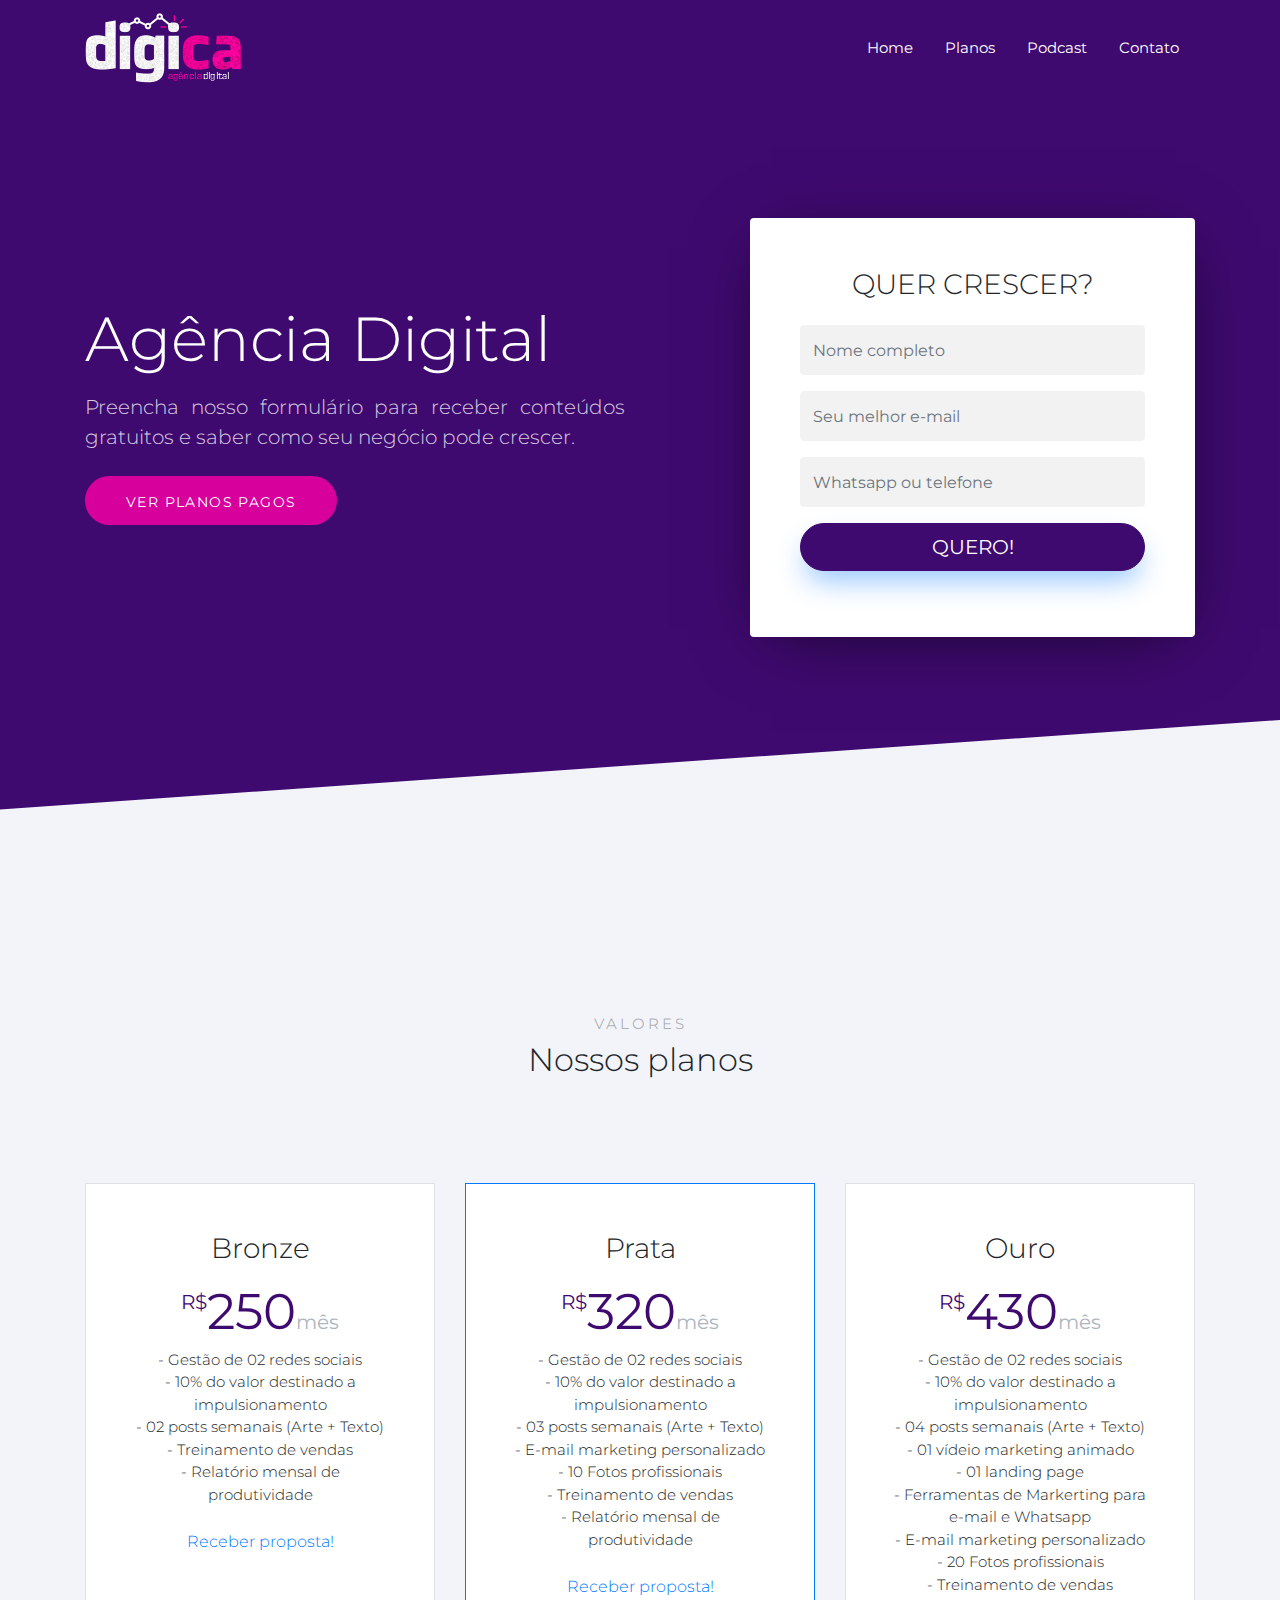
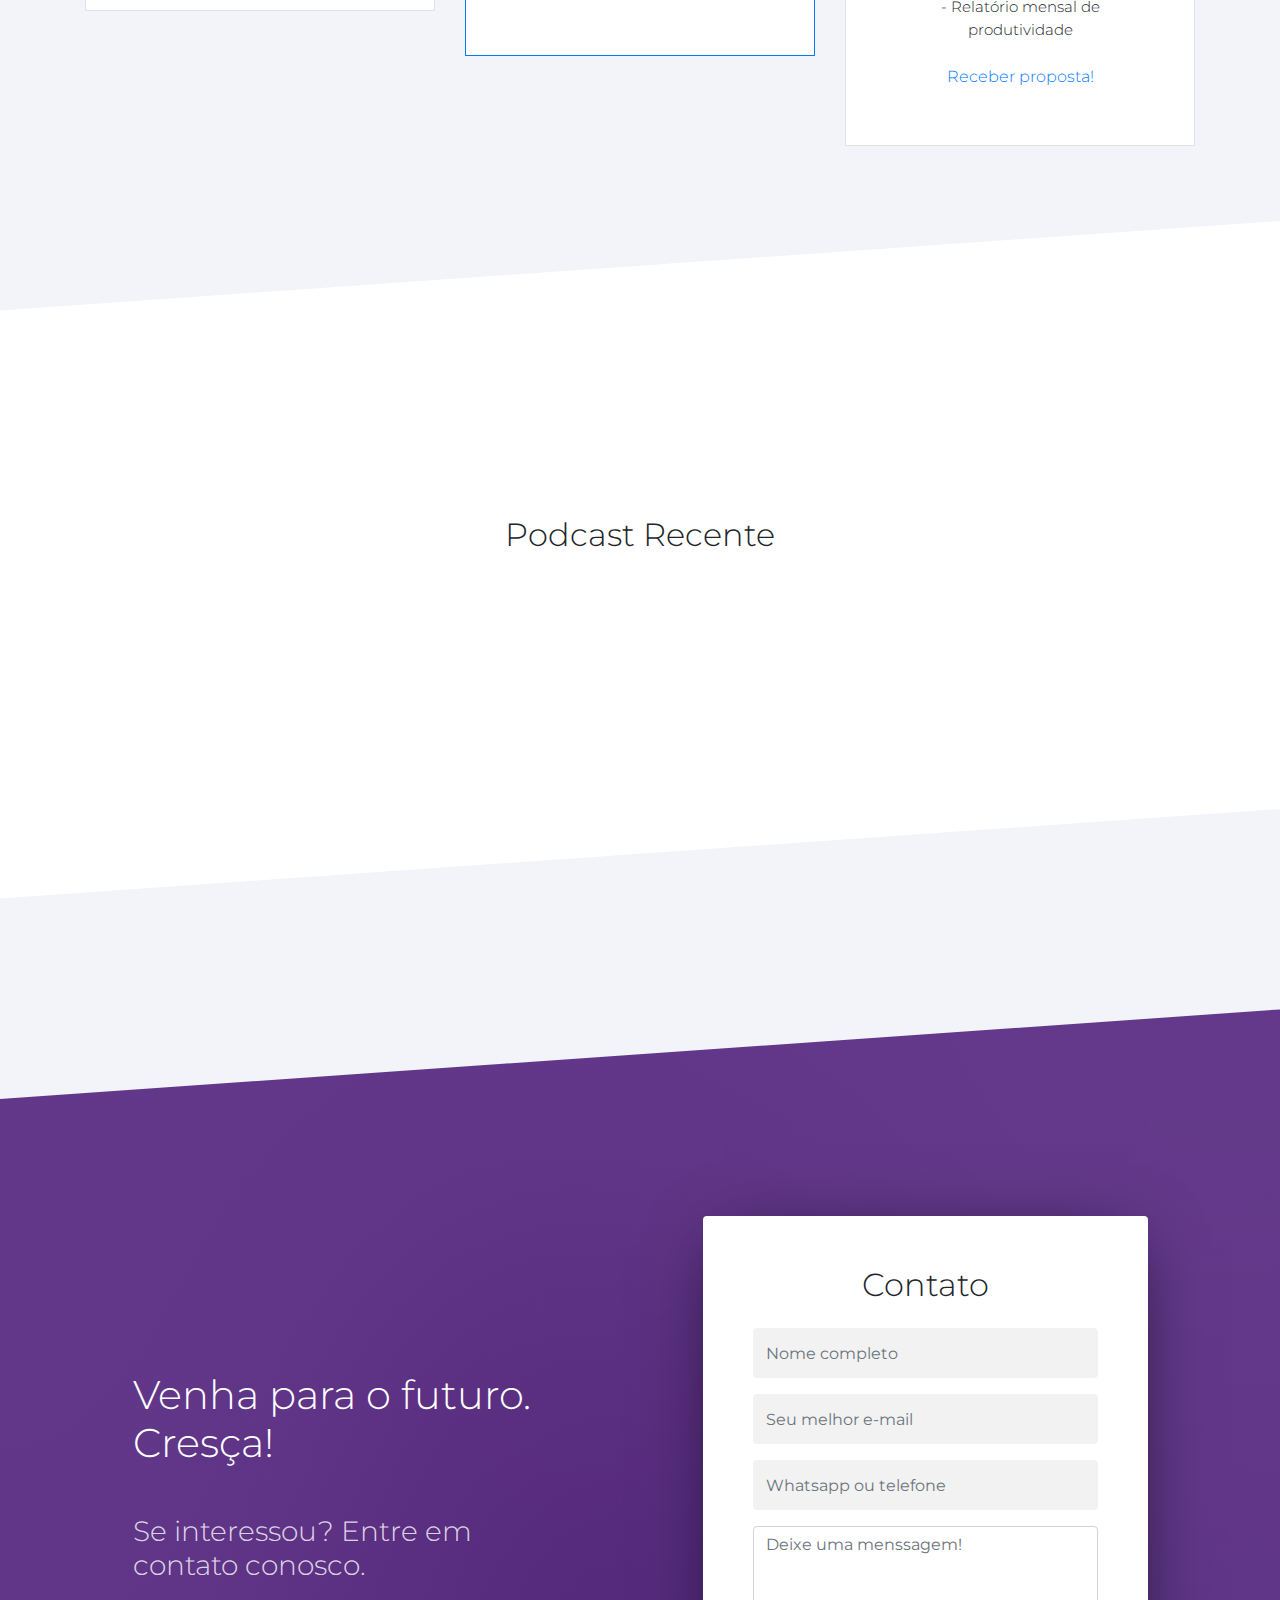
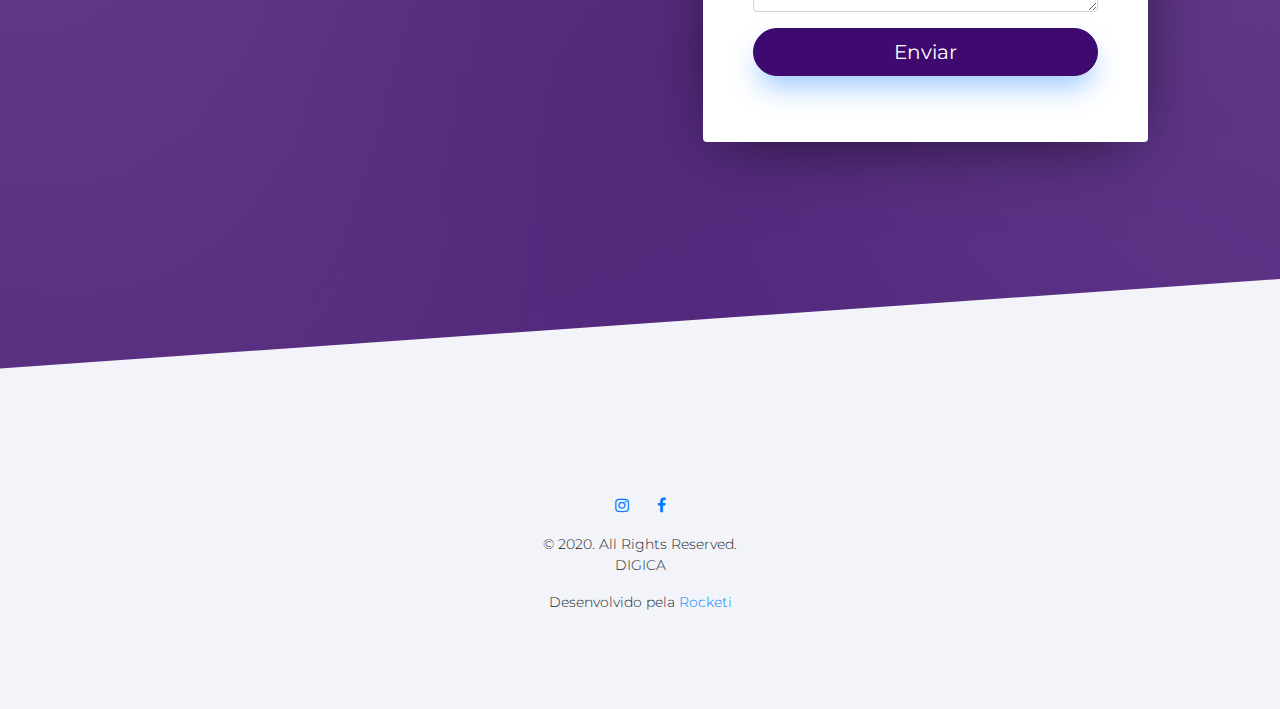
==== index.html @ 85a86268 "update end form" ====
<!DOCTYPE html>
<html lang="pt-BR">

<head>
    <meta charset="utf-8">
    <meta name="viewport" content="width=device-width, initial-scale=1, shrink-to-fit=no">

    <title>Digica</title>
    <meta name="description" content="Agência Digital">
    <meta name="keywords" content="Serviços e conteúdos sobre Marketing Digital">

    <link href="https://fonts.googleapis.com/css?family=Crimson+Text:400,400i,600|Montserrat:200,300,400" rel="stylesheet">

    <link rel="stylesheet" href="assets/css/bootstrap/bootstrap.css">
    <link rel="stylesheet" href="assets/fonts/ionicons/css/ionicons.min.css">
    <link rel="stylesheet" href="assets/fonts/law-icons/font/flaticon.css">

    <link rel="stylesheet" href="assets/fonts/fontawesome/css/font-awesome.min.css">


    <link rel="stylesheet" href="assets/css/slick.css">
    <link rel="stylesheet" href="assets/css/slick-theme.css">

    <link rel="stylesheet" href="assets/css/helpers.css">
    <link rel="stylesheet" href="assets/css/style.css">
    <link rel="stylesheet" href="assets/css/landing-2.css">
</head>

<body data-spy="scroll" data-target="#pb-navbar" data-offset="200">

    <nav class="navbar navbar-expand-lg navbar-dark pb_navbar pb_scrolled-light" id="pb-navbar">
        <div class="container">
            <a class="navbar-brand" href="https://www.digica.online/"><img src="./assets/images/digicalogotipo.png"></a>
            <button class="navbar-toggler ml-auto" type="button" data-toggle="collapse" data-target="#probootstrap-navbar" aria-controls="probootstrap-navbar" aria-expanded="false" aria-label="Toggle navigation">
          <span><i class="ion-navicon"></i></span>
        </button>
            <div class="collapse navbar-collapse" id="probootstrap-navbar">
                <ul class="navbar-nav ml-auto">
                    <li class="nav-item"><a class="nav-link" href="#section-home">Home</a></li>
                    <li class="nav-item"><a class="nav-link" href="#section-pricing">Planos</a></li>
                    <li class="nav-item"><a class="nav-link" href="#section-podcast">Podcast</a></li>
                    <li class="nav-item"><a class="nav-link" href="#section-contact">Contato</a></li>
                </ul>
            </div>
        </div>
    </nav>
    <!-- END nav -->




    <section class="pb_cover_v3 overflow-hidden cover-bg-indigo cover-bg-opacity text-left pb_gradient_v1 pb_slant-light" id="section-home">
        <div class="container">
            <div class="row align-items-center justify-content-center">
                <div class="col-md-6">
                    <h3 class="heading mb-3">Agência Digital</h3>
                    <div class="sub-heading">
                        <p class="mb-4 text-justify">Preencha nosso formulário para receber conteúdos gratuitos e saber como seu negócio pode crescer.</p>
                        <p class="mb-5"><a class="btn btn-success btn-lg pb_btn-pill smoothscroll" href="#section-pricing"><span class="pb_font-14 text-uppercase pb_letter-spacing-1">Ver planos pagos</span></a></p>
                    </div>
                </div>
                <div class="col-md-1">
                </div>
                <div class="col-md-5 relative align-self-center">

                    <form action="https://formspree.io/mnqgggnv" method="POST" class="bg-white rounded pb_form_v1">
                        <h3 class="mb-4 mt-0 text-center">QUER CRESCER?</h3>
                        <div class="form-group">
                            <input type="text" class="form-control pb_height-50 reverse" name="nome" placeholder="Nome completo">
                        </div>
                        <div class="form-group">
                            <input type="text" class="form-control pb_height-50 reverse" name="email" placeholder="Seu melhor e-mail">
                        </div>
                        <div class="form-group">
                            <input type="text" class="form-control pb_height-50 reverse" name="telefone" placeholder="Whatsapp ou telefone">
                        </div>
                        <div class="form-group mt-1">
                            <input type="submit" class="btn btn-primary btn-lg btn-block pb_btn-pill  btn-shadow-blue" value="QUERO!">
                        </div>
                    </form>

                </div>
            </div>
        </div>
    </section>
    <!-- END section -->


    <section class="pb_section bg-light pb_slant-white" id="section-pricing">
        <div class="container">
            <div class="row justify-content-center mb-5">
                <div class="col-md-6 text-center mb-5">
                    <h5 class="text-uppercase pb_font-15 mb-2 pb_color-dark-opacity-3 pb_letter-spacing-2"><strong>Valores</strong></h5>
                    <h2>Nossos planos</h2>
                </div>
            </div>
            <div class="row">
                <div class="col-md">
                    <div class="pb_pricing_v1 p-5 border text-center bg-white">
                        <h3>Bronze</h3>
                        <span class="price"><sup>R$</sup>250<span>mês</span></span>
                        <p class="pb_font-15">- Gestão de 02 redes sociais <br>- 10% do valor destinado a impulsionamento <br>- 02 posts semanais (Arte + Texto) <br>- Treinamento de vendas <br>- Relatório mensal de produtividade</p>
                        <p class="mb-0"><a class="nav-link" href="#section-contact" class="btn btn-secondary">Receber proposta!</a></p>
                    </div>
                </div>
                <div class="col-md">
                    <div class="pb_pricing_v1 p-5 border border-primary text-center bg-white">
                        <h3>Prata</h3>
                        <span class="price"><sup>R$</sup>320<span>mês</span></span>
                        <p class="pb_font-15">- Gestão de 02 redes sociais <br>- 10% do valor destinado a impulsionamento <br>- 03 posts semanais (Arte + Texto) <br>- E-mail marketing personalizado <br>- 10 Fotos profissionais <br>- Treinamento de vendas <br>- Relatório mensal
                            de produtividade</p>
                        <p class="mb-0"><a class="nav-link" href="#section-contact" class="btn btn-primary btn-shadow-blue">Receber proposta!</a></p>
                    </div>
                </div>
                <div class="col-md">
                    <div class="pb_pricing_v1 p-5 border text-center bg-white">
                        <h3>Ouro</h3>
                        <span class="price"><sup>R$</sup>430<span>mês</span></span>
                        <p class="pb_font-15">- Gestão de 02 redes sociais <br>- 10% do valor destinado a impulsionamento <br>- 04 posts semanais (Arte + Texto) <br>- 01 vídeio marketing animado <br>- 01 landing page <br>- Ferramentas de Markerting para e-mail e Whatsapp <br>-
                            E-mail marketing personalizado
                            <br>- 20 Fotos profissionais
                            <br>- Treinamento de vendas
                            <br>- Relatório mensal de produtividade
                            <p class="mb-0"><a class="nav-link" href="#section-contact" class="btn btn-secondary">Receber proposta!</a></p>
                    </div>
                </div>
            </div>
        </div>
    </section>
    <!-- ENDs ection -->

    <section class="pb_section pb_slant-light pb_pb-220" id="section-podcast">
        <div class="container">
            <div class="row justify-content-center mb-1">
                <div class="col-md-6 text-center mb-5">
                    <h2>Podcast Recente</h2>
                </div>
            </div>
            <div class="row text-center">
                <div class="col-lg-12 col-md-12 col-sm-12">
                    <iframe src="https://anchor.fm/digica/embed/episodes/Intro-egd8n0" height="102px" width="600px" frameborder="0" scrolling="no"></iframe>
                </div>
            </div>
        </div>
    </section>
    <!-- END section -->

    <section id="section-contact" class="pb_xl_py_cover overflow-hidden pb_slant-light pb_gradient_v1 cover-bg-opacity-8" style="background-image: url(assets/images/1900x1200_img_5.jpg)">
        <div class="container">
            <div class="row align-items-center justify-content-center">
                <div class="col-md-5 justify-content-center">
                    <h2 class="heading mb-5 pb_font-40">Venha para o futuro. Cresça!</h2>
                    <div class="sub-heading">
                        <h3 class="mb-4">Se interessou? Entre em contato conosco.</h3>
                    </div>
                </div>
                <div class="col-md-1"></div>
                <div class="col-md-5">
                    <form action="https://formspree.io/moqkkkvo" method="POST" class="bg-white rounded pb_form_v1">
                        <h2 class="mb-4 mt-0 text-center">Contato</h2>
                        <div class="form-group">
                            <input type="text" class="form-control pb_height-50 reverse" name="nome" placeholder="Nome completo">
                        </div>
                        <div class="form-group">
                            <input type="text" class="form-control pb_height-50 reverse" name="email" placeholder="Seu melhor e-mail">
                        </div>
                        <div class="form-group">
                            <input type="text" class="form-control pb_height-50 reverse" name="telefone" placeholder="Whatsapp ou telefone">
                        </div>
                        <div class="form-group">
                        	<textarea name="message" placeholder="Deixe uma menssagem!" class="form-control" id="exampleFormControlTextarea1" rows="3"></textarea>
                        </div>
                        <div class="form-group">
                            <input type="submit" class="btn btn-primary btn-lg btn-block pb_btn-pill  btn-shadow-blue" value="Enviar">
                        </div>
                    </form>
                </div>
            </div>
        </div>
    </section>
    <!-- END section -->

    <footer class="pb_footer bg-light" role="contentinfo">
        <div class="container">
            <div class="row text-center">
                <div class="col">
                    <ul class="list-inline">
                        <li class="list-inline-item"><a href="https://www.instagram.com/digicadigital/" class="p-2"><i class="fa fa-instagram"></i></a></li>
                        <li class="list-inline-item"><a href="https://www.facebook.com/Digica-MTK-Digital-111235443756525" class="p-2"><i class="fa fa-facebook"></i></a></li>
                    </ul>
                </div>
            </div>
            <div class="row">
                <div class="col text-center">
                    <p class="pb_font-14">&copy; 2020. All Rights Reserved. <br> DIGICA</p>
                    <p class="pb_font-14">Desenvolvido pela <a href="https://rocketi.tech/" target="_blank" rel="nofollow">Rocketi</a></p>
                </div>
            </div>
        </div>
    </footer>

    <!-- loader -->
    <div id="pb_loader" class="show fullscreen"><svg class="circular" width="48px" height="48px"><circle class="path-bg" cx="24" cy="24" r="22" fill="none" stroke-width="4" stroke="#eeeeee"/><circle class="path" cx="24" cy="24" r="22" fill="none" stroke-width="4" stroke-miterlimit="10" stroke="#1d82ff"/></svg></div>



    <script src="assets/js/jquery.min.js"></script>

    <script src="assets/js/popper.min.js"></script>
    <script src="assets/js/bootstrap.min.js"></script>
    <script src="assets/js/slick.min.js"></script>
    <script src="assets/js/jquery.mb.YTPlayer.min.js"></script>

    <script src="assets/js/jquery.waypoints.min.js"></script>
    <script src="assets/js/jquery.easing.1.3.js"></script>

    <script src="assets/js/main.js"></script>

</body>

</html>
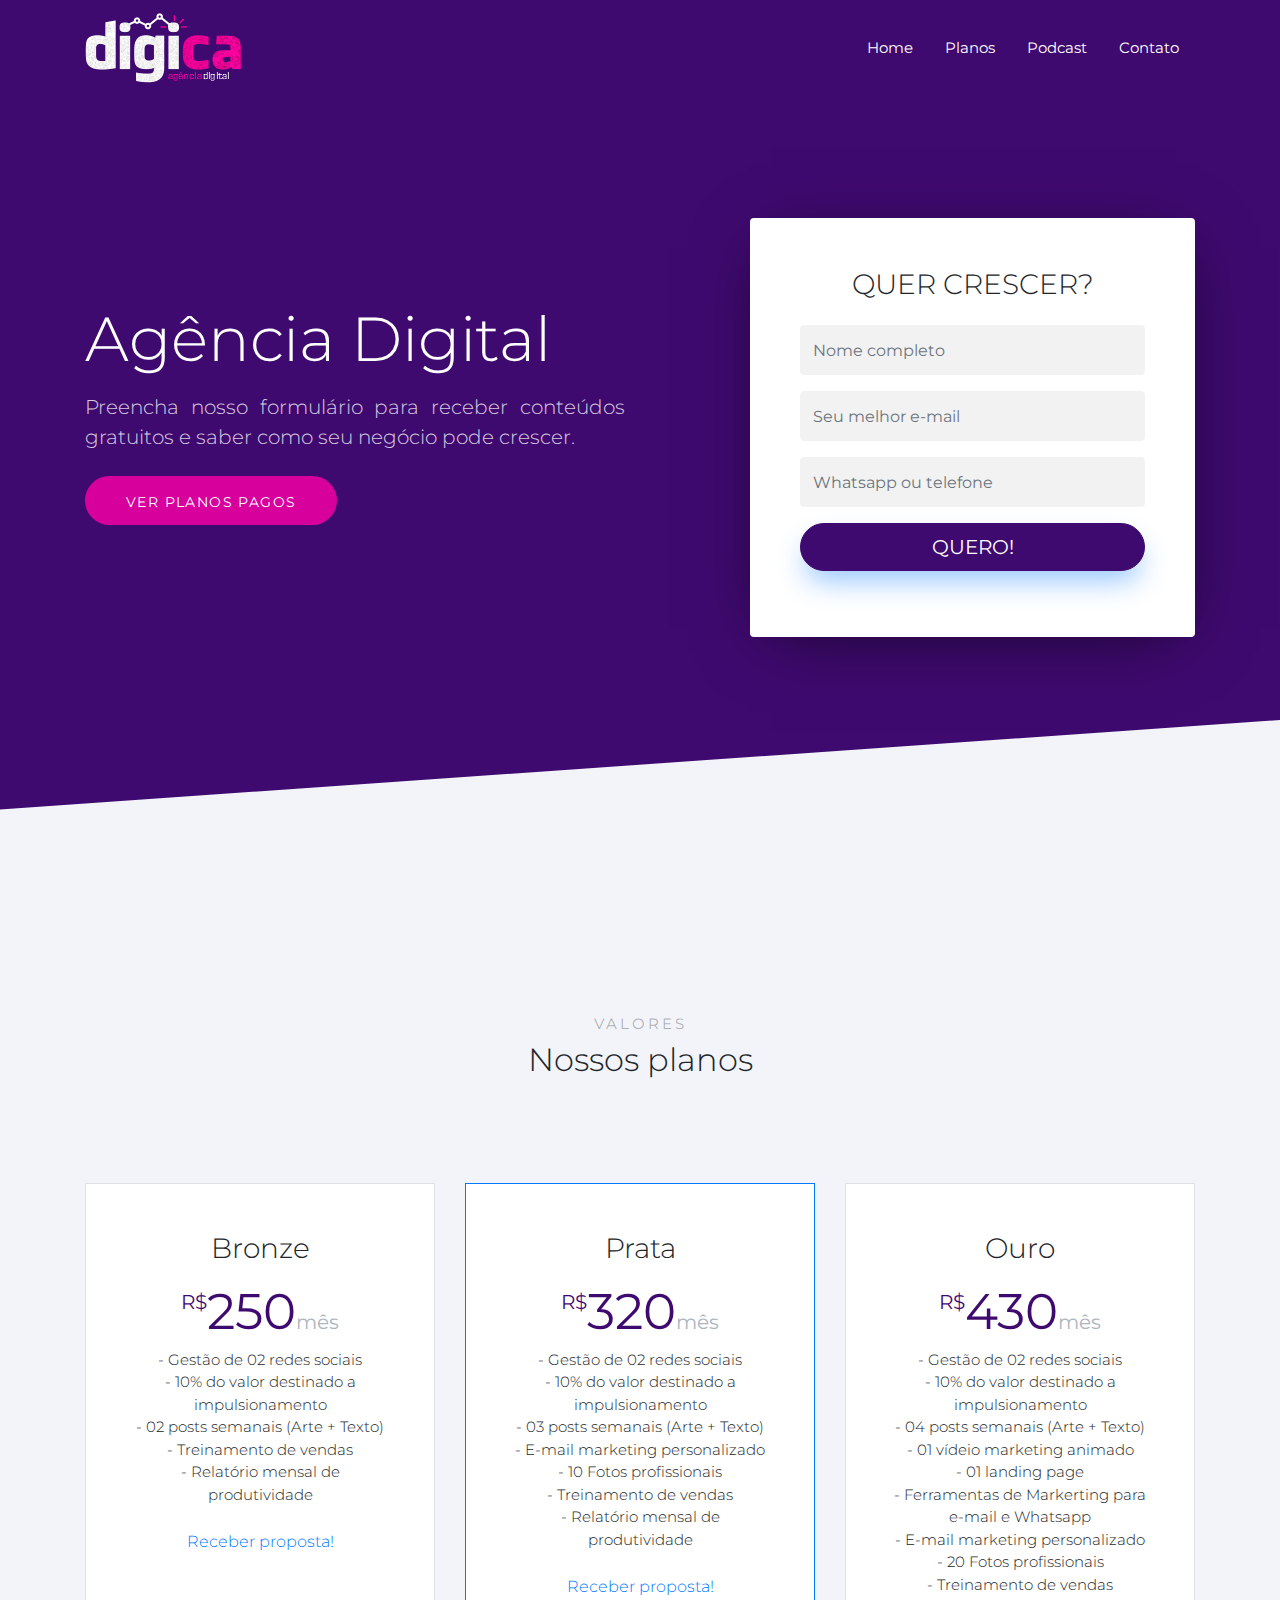
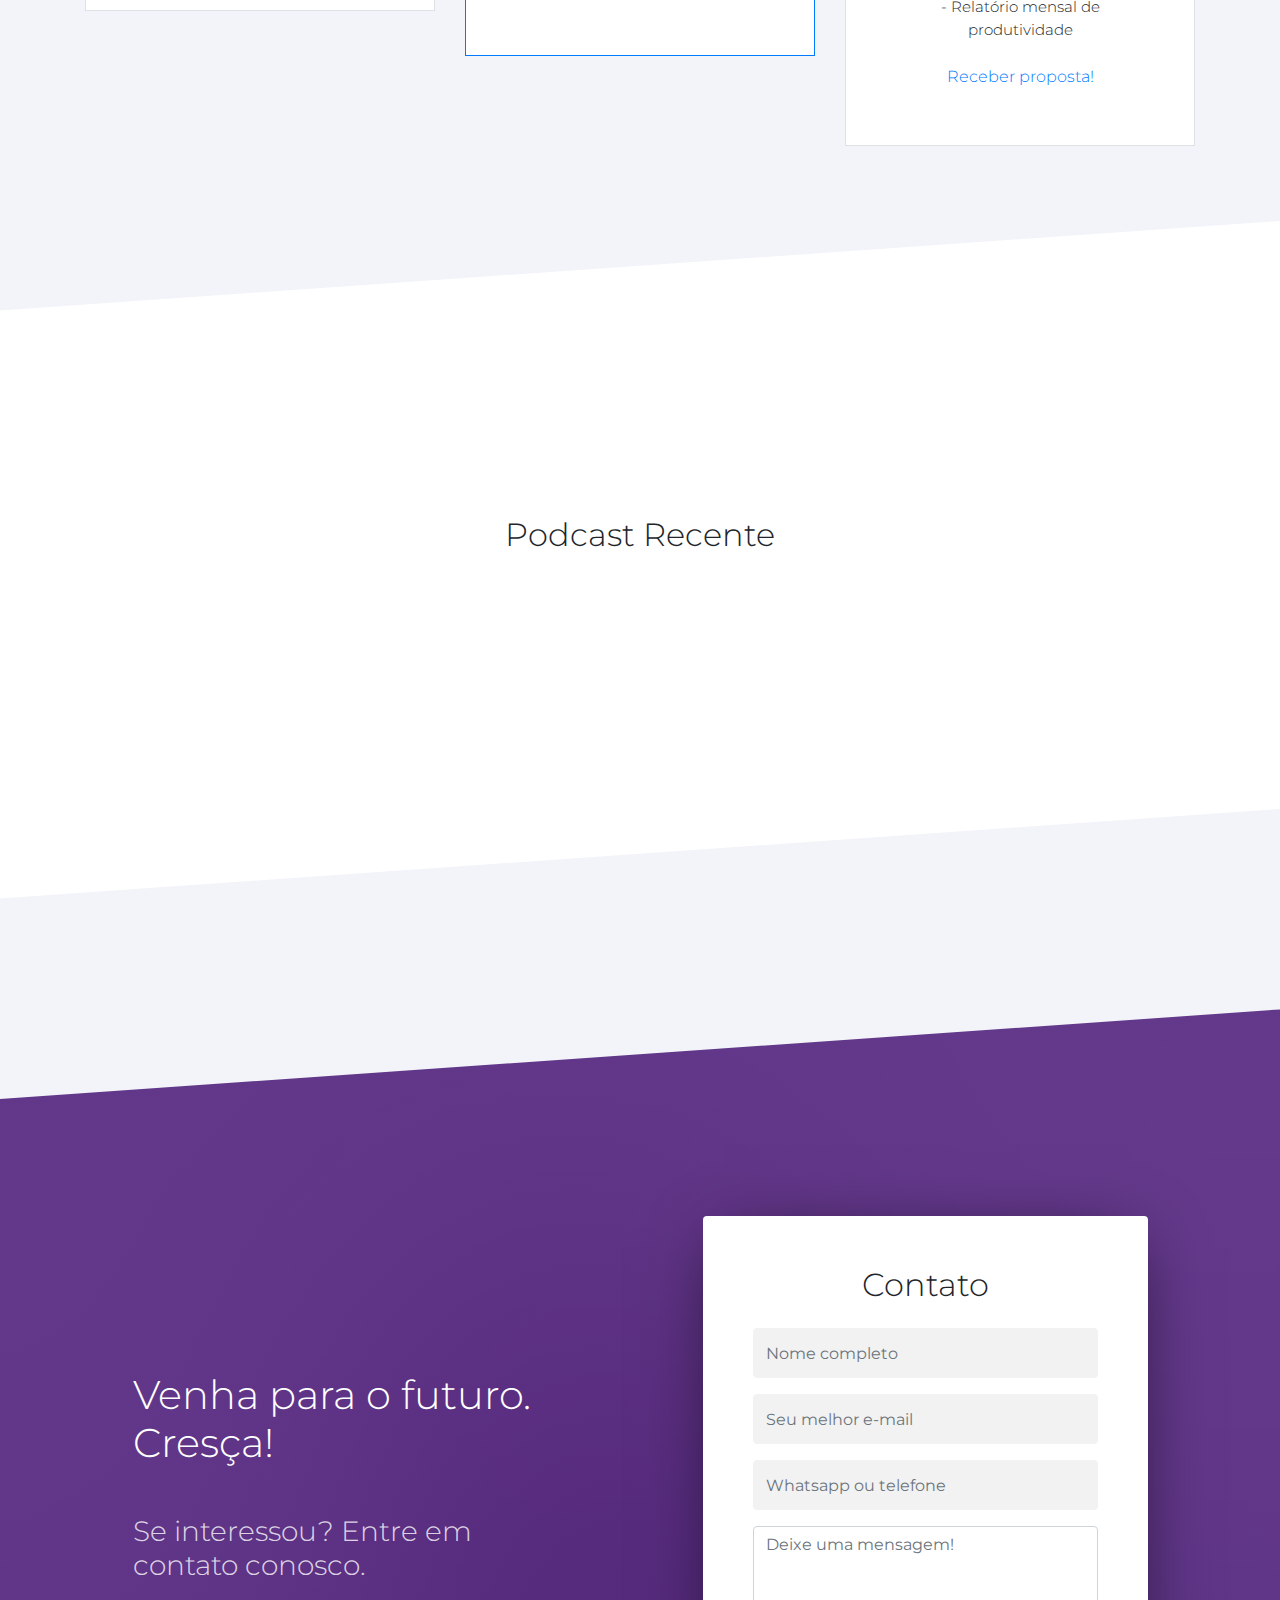
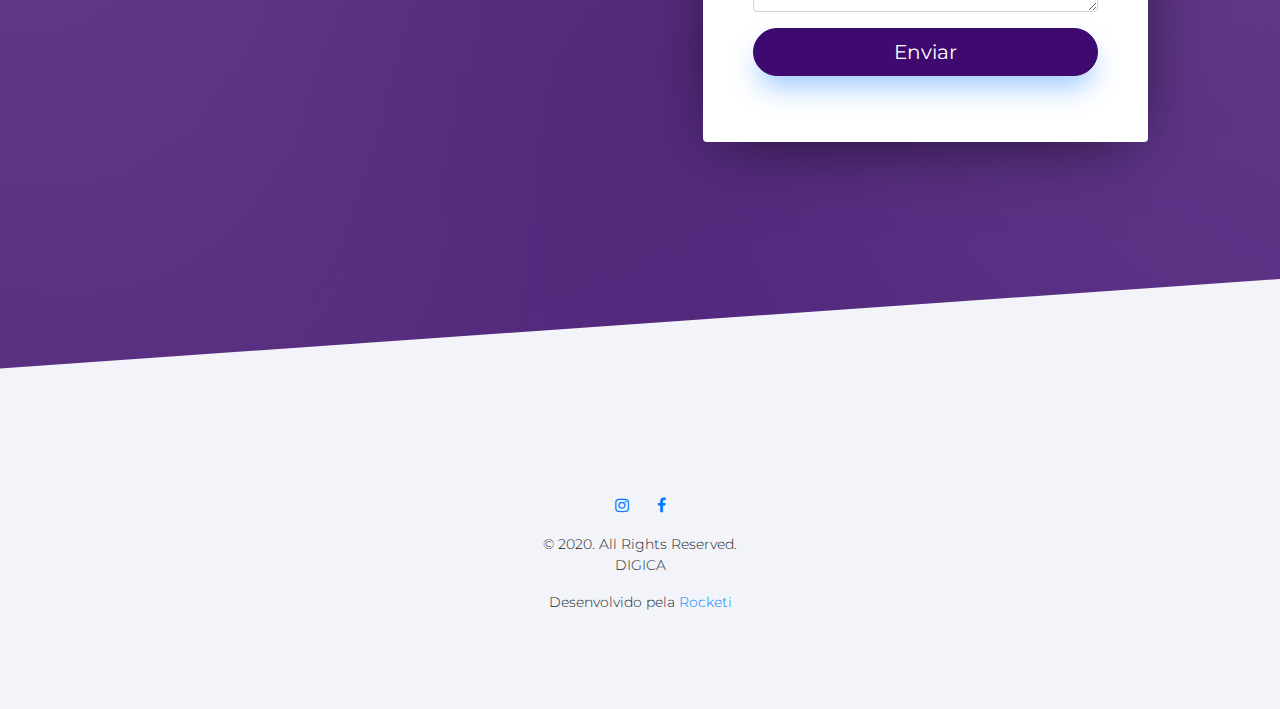
==== commit 171c69a9: "update name mensagem" ====
--- a/index.html
+++ b/index.html
@@ -168,7 +168,7 @@
                             <input type="text" class="form-control pb_height-50 reverse" name="telefone" placeholder="Whatsapp ou telefone">
                         </div>
                         <div class="form-group">
-                        	<textarea name="message" placeholder="Deixe uma menssagem!" class="form-control" id="exampleFormControlTextarea1" rows="3"></textarea>
+                        	<textarea name="message" placeholder="Deixe uma mensagem!" class="form-control" id="exampleFormControlTextarea1" rows="3"></textarea>
                         </div>
                         <div class="form-group">
                             <input type="submit" class="btn btn-primary btn-lg btn-block pb_btn-pill  btn-shadow-blue" value="Enviar">
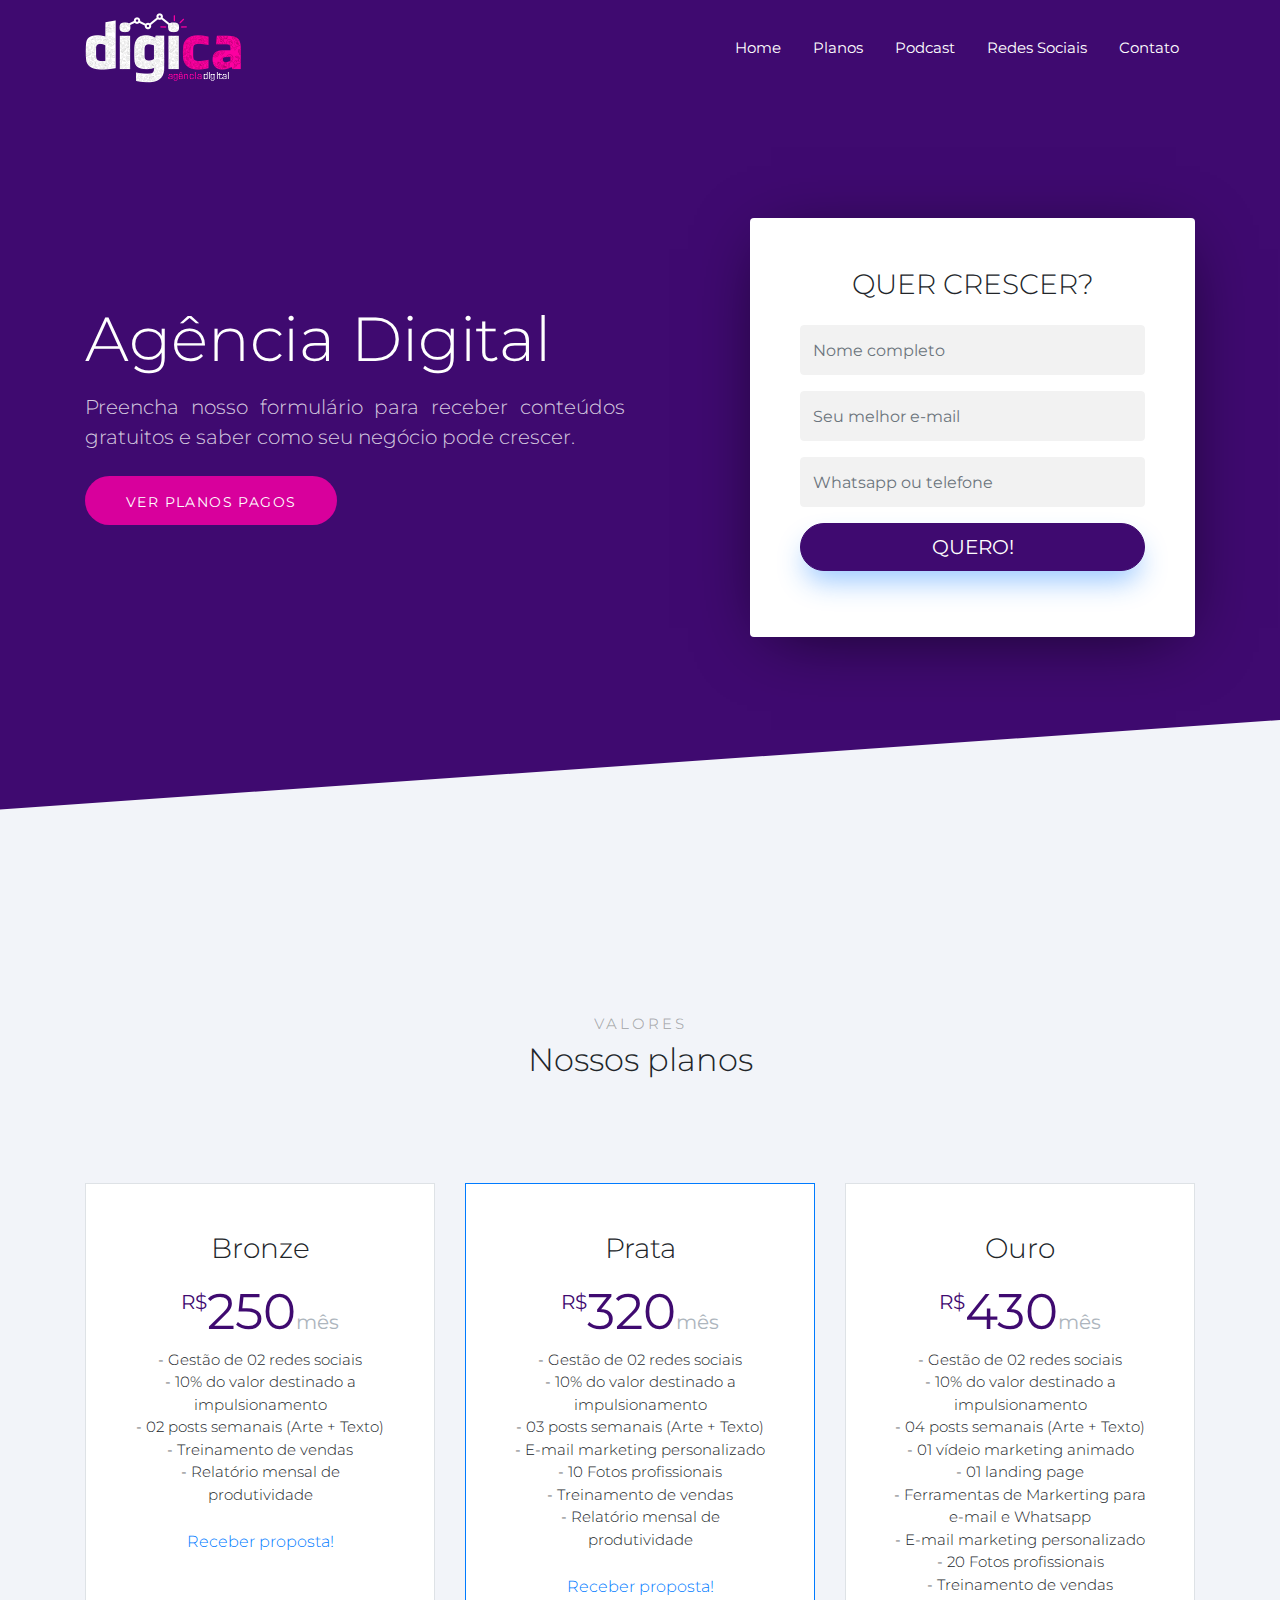
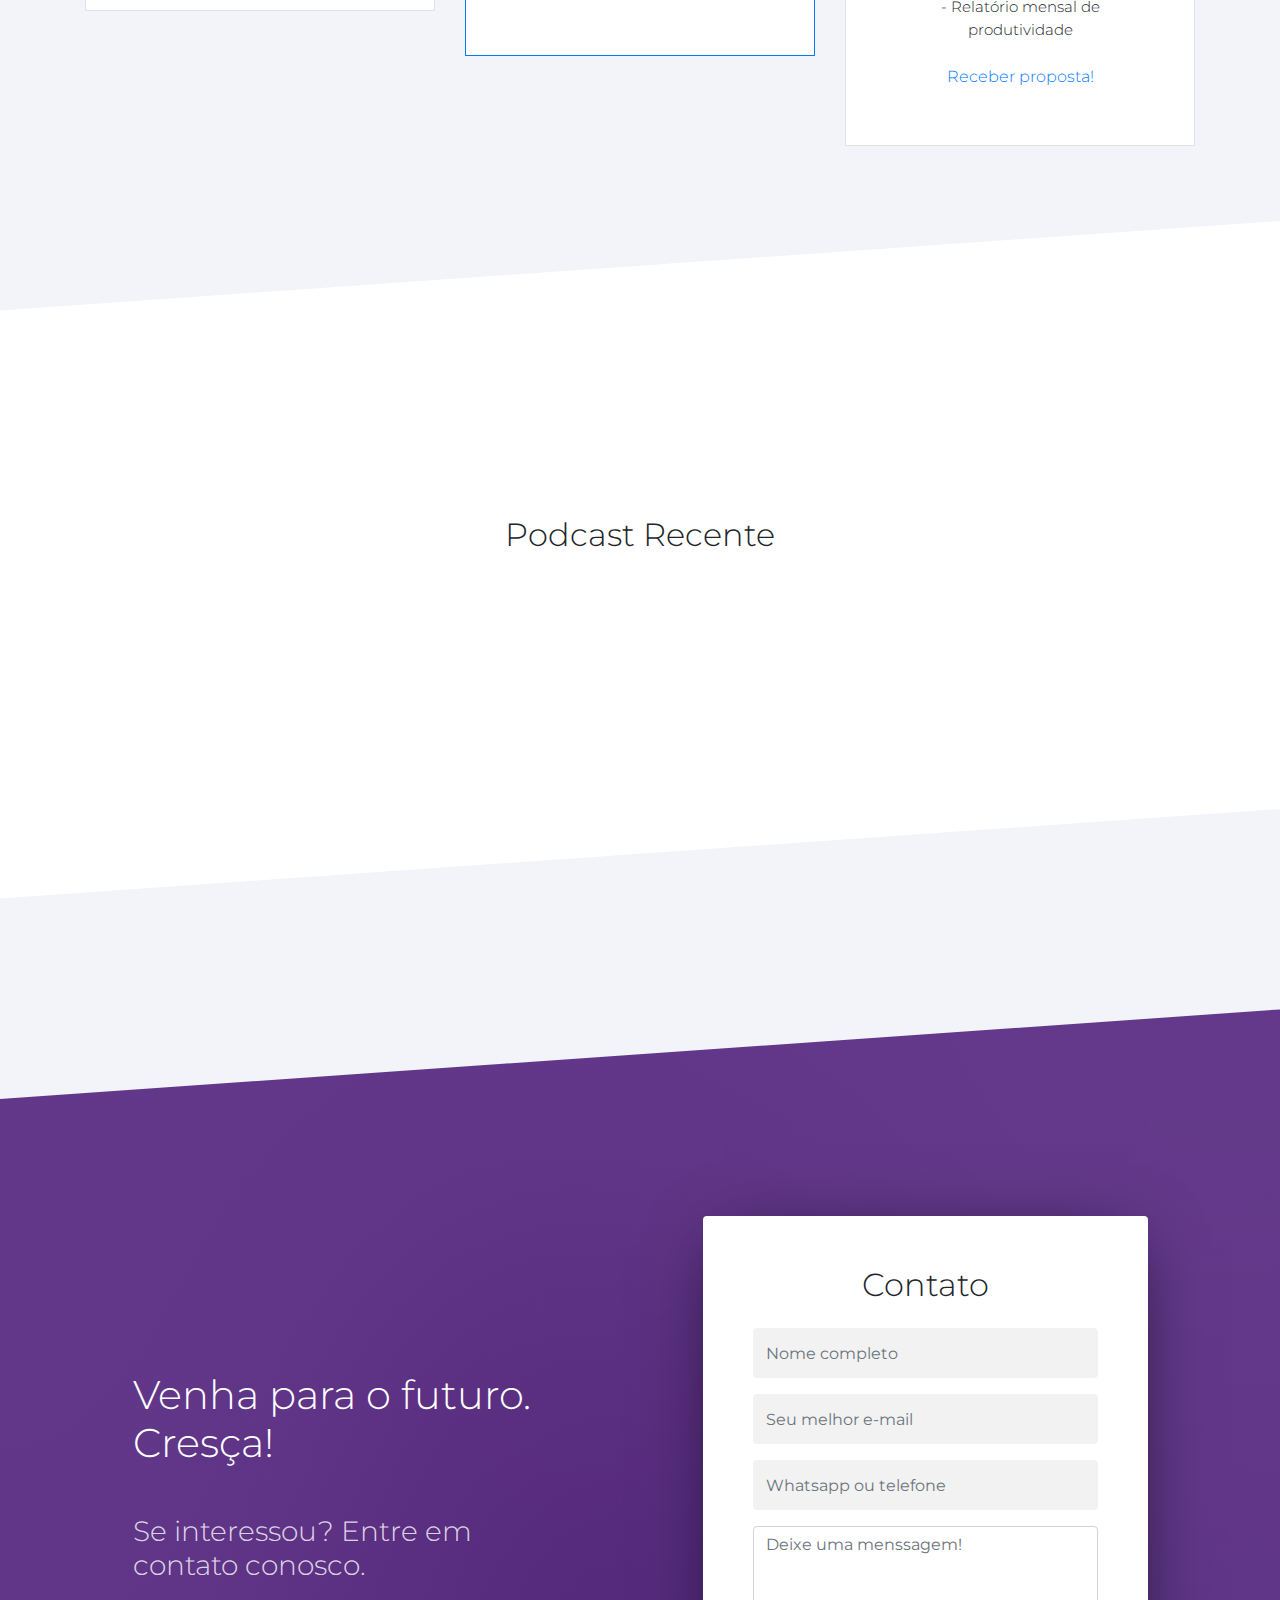
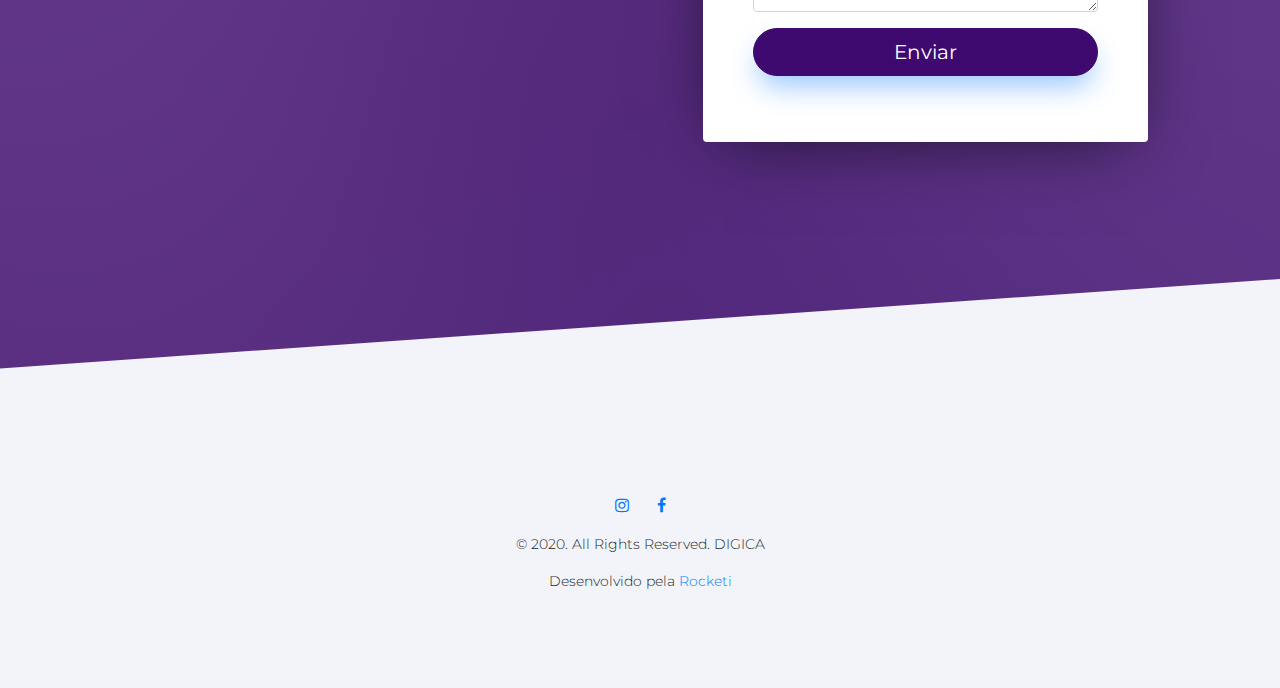
==== commit ec84c9fc: "update index" ====
--- a/index.html
+++ b/index.html
@@ -39,6 +39,7 @@
                     <li class="nav-item"><a class="nav-link" href="#section-home">Home</a></li>
                     <li class="nav-item"><a class="nav-link" href="#section-pricing">Planos</a></li>
                     <li class="nav-item"><a class="nav-link" href="#section-podcast">Podcast</a></li>
+                    <li class="nav-item"><a class="nav-link" href="#section-social-media">Redes Sociais</a></li>
                     <li class="nav-item"><a class="nav-link" href="#section-contact">Contato</a></li>
                 </ul>
             </div>
@@ -168,7 +169,7 @@
                             <input type="text" class="form-control pb_height-50 reverse" name="telefone" placeholder="Whatsapp ou telefone">
                         </div>
                         <div class="form-group">
-                        	<textarea name="message" placeholder="Deixe uma mensagem!" class="form-control" id="exampleFormControlTextarea1" rows="3"></textarea>
+                            <textarea name="message" placeholder="Deixe uma menssagem!" class="form-control" id="exampleFormControlTextarea1" rows="3"></textarea>
                         </div>
                         <div class="form-group">
                             <input type="submit" class="btn btn-primary btn-lg btn-block pb_btn-pill  btn-shadow-blue" value="Enviar">
@@ -182,17 +183,19 @@
 
     <footer class="pb_footer bg-light" role="contentinfo">
         <div class="container">
-            <div class="row text-center">
-                <div class="col">
-                    <ul class="list-inline">
-                        <li class="list-inline-item"><a href="https://www.instagram.com/digicadigital/" class="p-2"><i class="fa fa-instagram"></i></a></li>
-                        <li class="list-inline-item"><a href="https://www.facebook.com/Digica-MTK-Digital-111235443756525" class="p-2"><i class="fa fa-facebook"></i></a></li>
-                    </ul>
-                </div>
-            </div>
+            <section id="section-social-media">
+                <div class="row text-center">
+                    <div class="col">
+                        <ul class="list-inline">
+                            <li class="list-inline-item"><a href="https://www.instagram.com/digicadigital/" class="p-2"><i class="fa fa-instagram"></i></a></li>
+                            <li class="list-inline-item"><a href="https://www.facebook.com/Digica-MTK-Digital-111235443756525" class="p-2"><i class="fa fa-facebook"></i></a></li>
+                        </ul>
+                    </div>
+                </div>
+            </section>
             <div class="row">
                 <div class="col text-center">
-                    <p class="pb_font-14">&copy; 2020. All Rights Reserved. <br> DIGICA</p>
+                    <p class="pb_font-14">&copy; 2020. All Rights Reserved. DIGICA</p>
                     <p class="pb_font-14">Desenvolvido pela <a href="https://rocketi.tech/" target="_blank" rel="nofollow">Rocketi</a></p>
                 </div>
             </div>
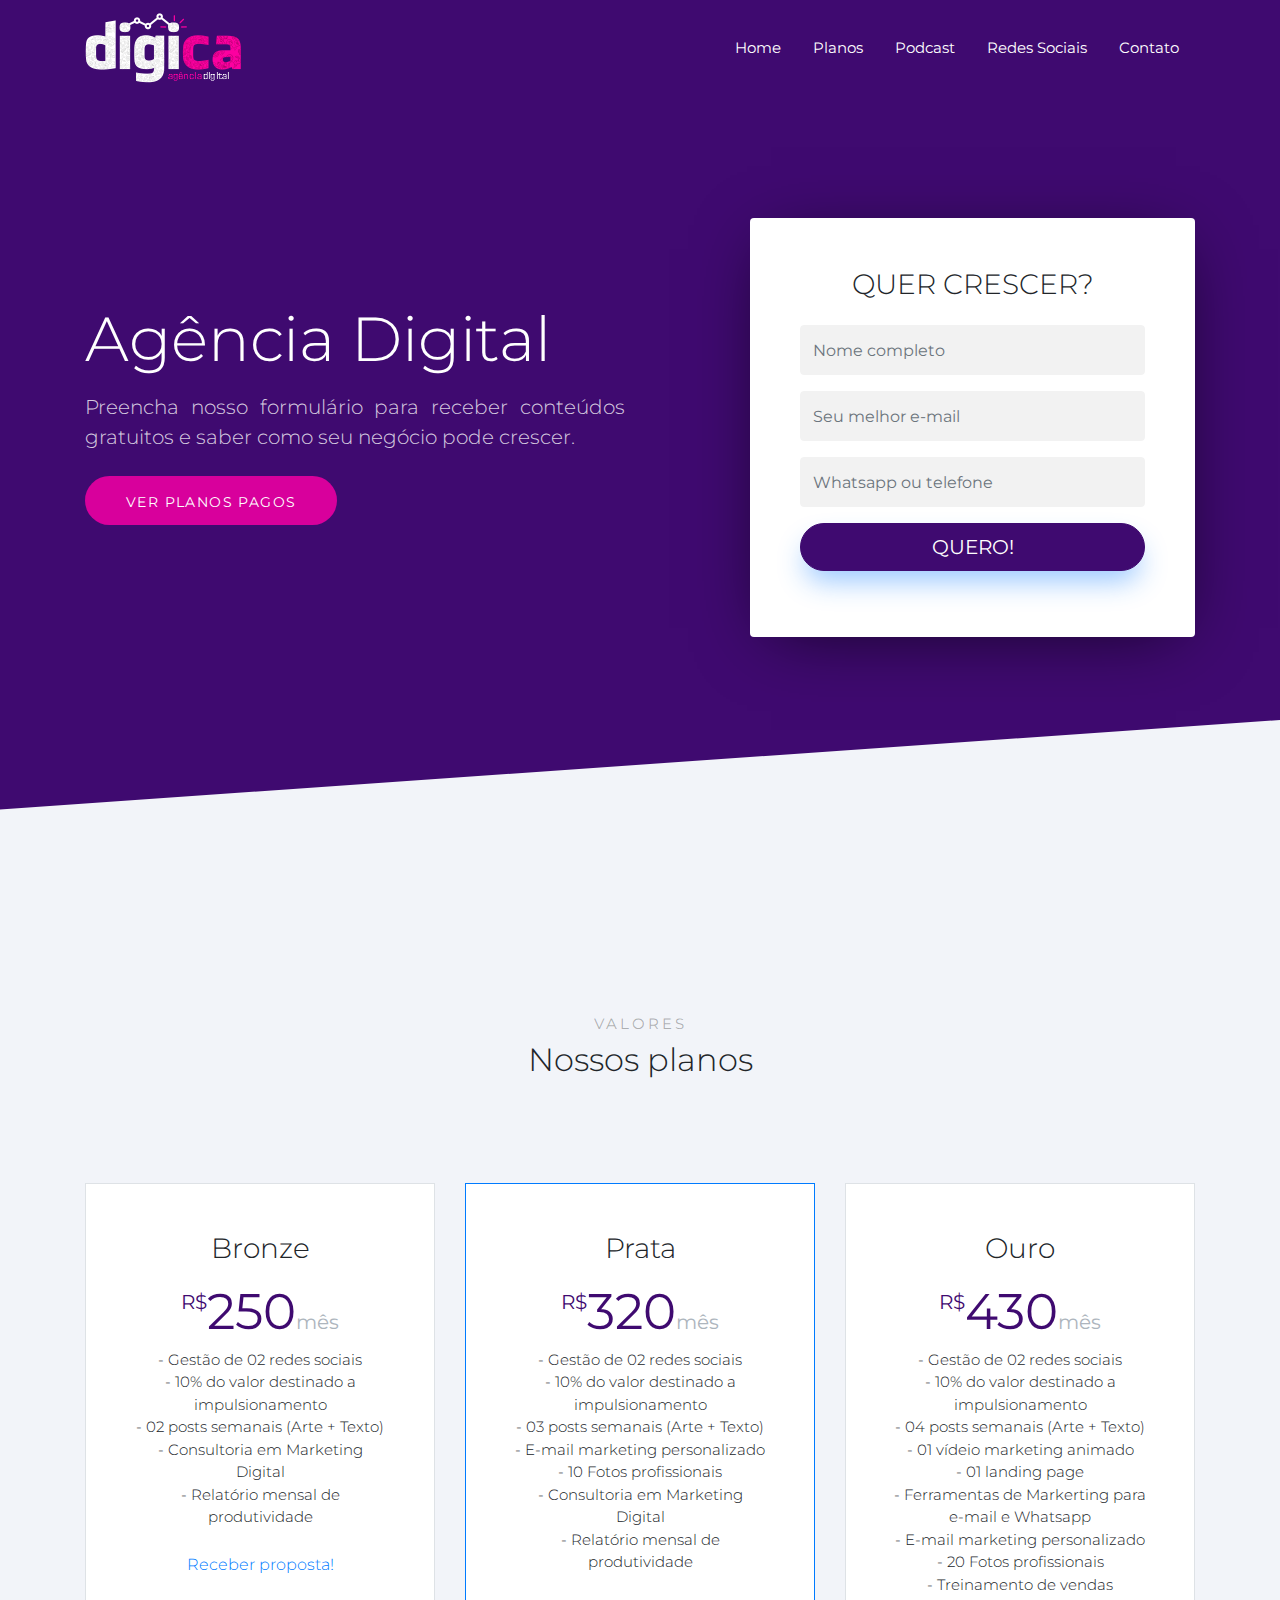
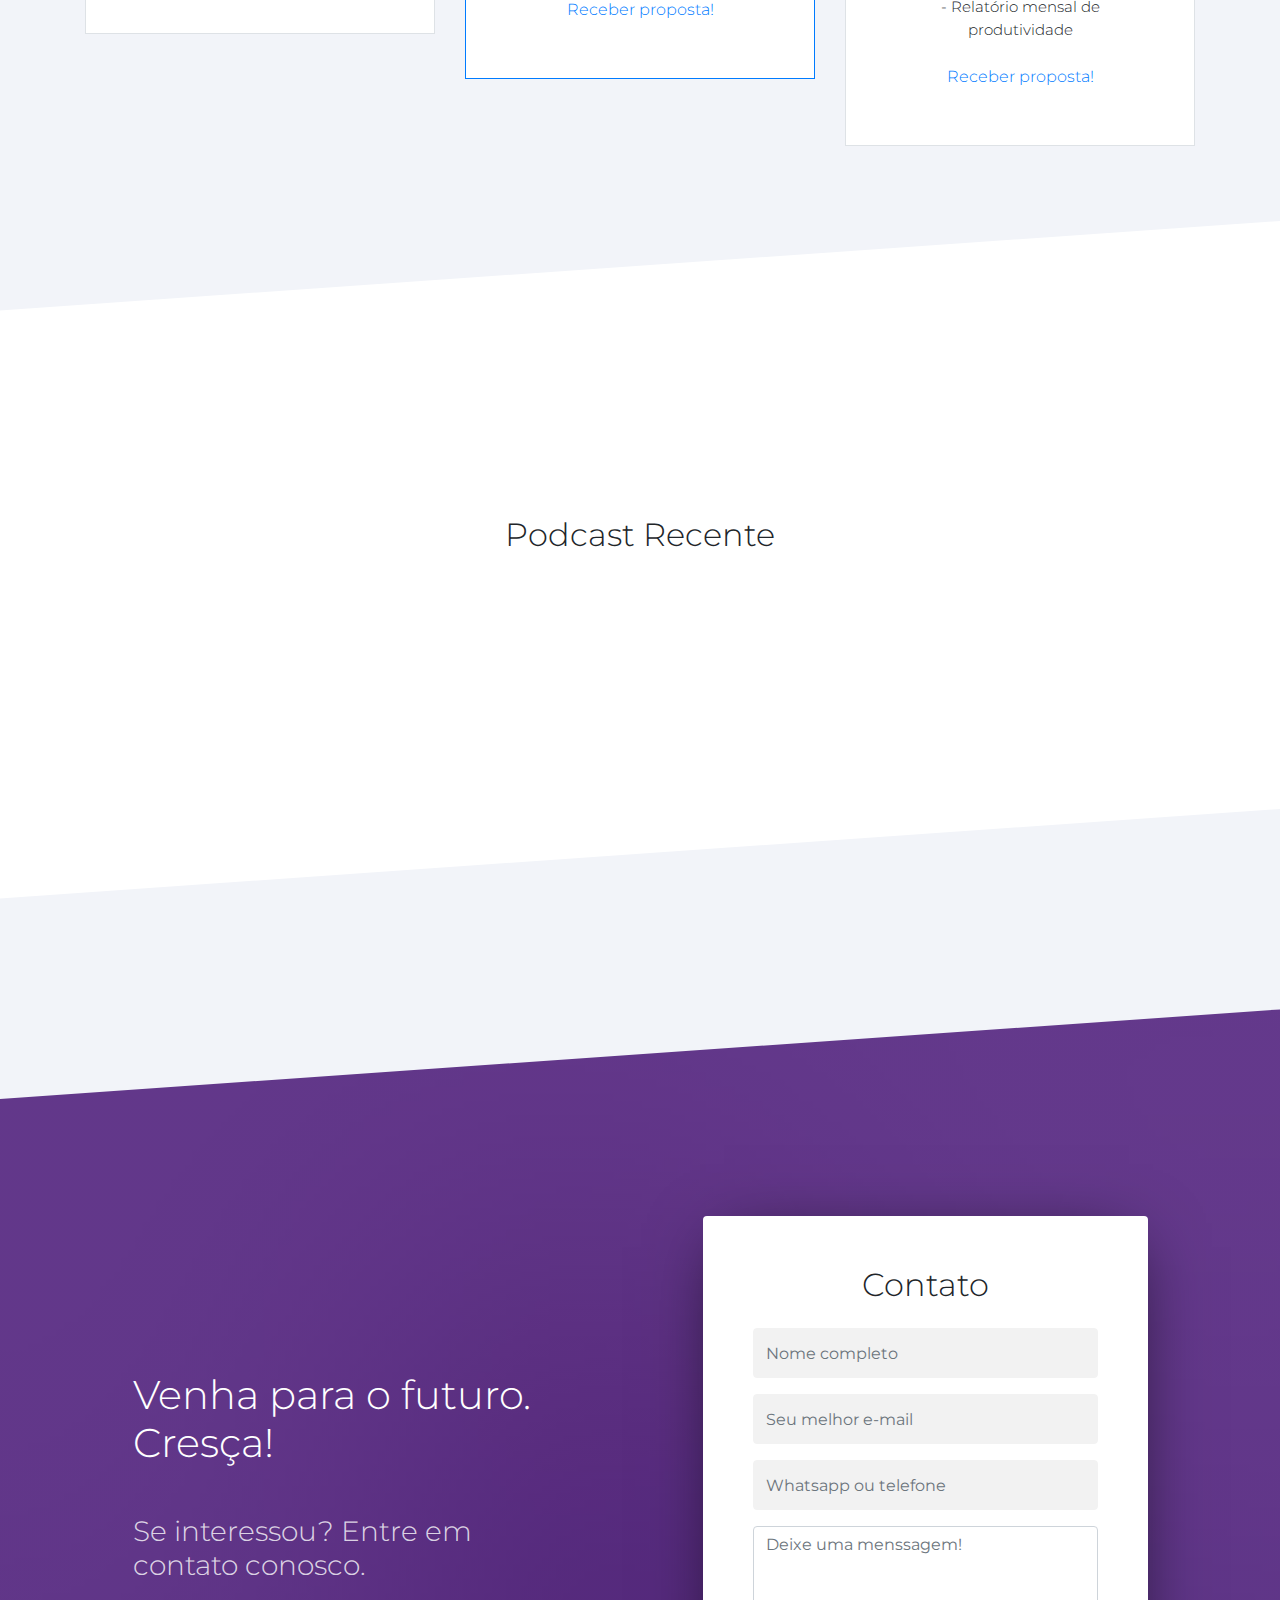
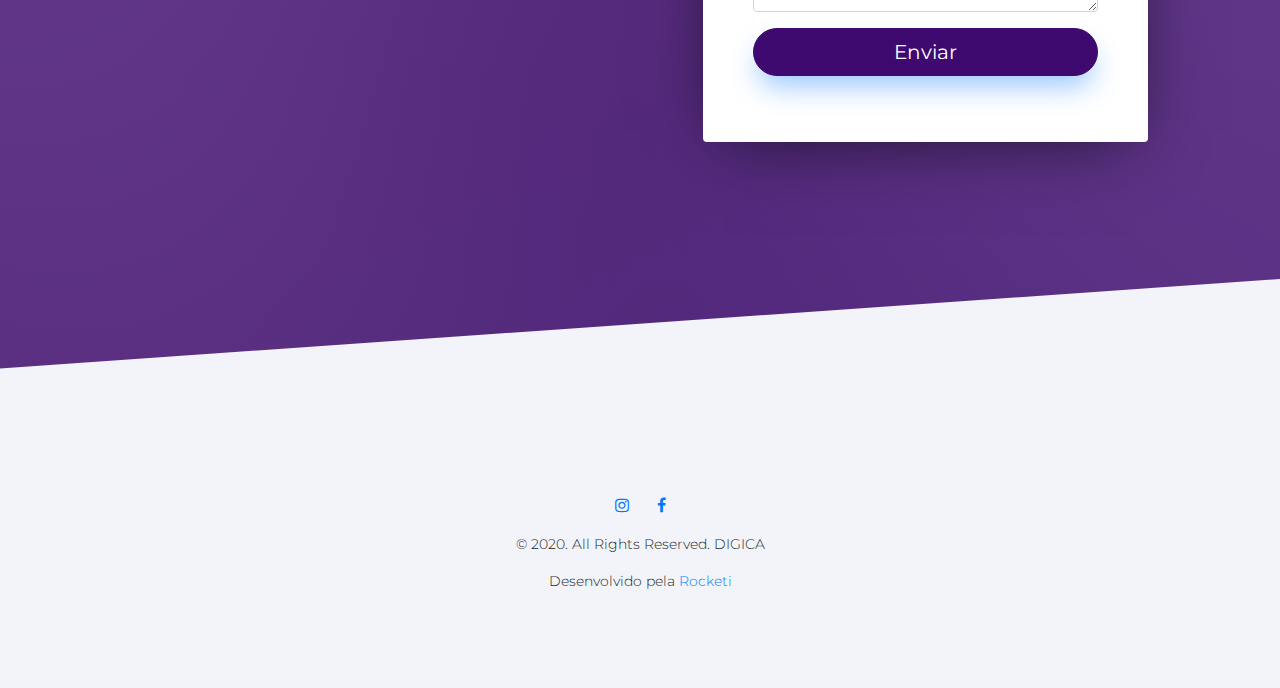
==== commit e16c180c: "update planos index" ====
--- a/index.html
+++ b/index.html
@@ -100,7 +100,7 @@
                     <div class="pb_pricing_v1 p-5 border text-center bg-white">
                         <h3>Bronze</h3>
                         <span class="price"><sup>R$</sup>250<span>mês</span></span>
-                        <p class="pb_font-15">- Gestão de 02 redes sociais <br>- 10% do valor destinado a impulsionamento <br>- 02 posts semanais (Arte + Texto) <br>- Treinamento de vendas <br>- Relatório mensal de produtividade</p>
+                        <p class="pb_font-15">- Gestão de 02 redes sociais <br>- 10% do valor destinado a impulsionamento <br>- 02 posts semanais (Arte + Texto) <br>- Consultoria em Marketing Digital <br>- Relatório mensal de produtividade</p>
                         <p class="mb-0"><a class="nav-link" href="#section-contact" class="btn btn-secondary">Receber proposta!</a></p>
                     </div>
                 </div>
@@ -108,7 +108,7 @@
                     <div class="pb_pricing_v1 p-5 border border-primary text-center bg-white">
                         <h3>Prata</h3>
                         <span class="price"><sup>R$</sup>320<span>mês</span></span>
-                        <p class="pb_font-15">- Gestão de 02 redes sociais <br>- 10% do valor destinado a impulsionamento <br>- 03 posts semanais (Arte + Texto) <br>- E-mail marketing personalizado <br>- 10 Fotos profissionais <br>- Treinamento de vendas <br>- Relatório mensal
+                        <p class="pb_font-15">- Gestão de 02 redes sociais <br>- 10% do valor destinado a impulsionamento <br>- 03 posts semanais (Arte + Texto) <br>- E-mail marketing personalizado <br>- 10 Fotos profissionais <br>- Consultoria em Marketing Digital <br>- Relatório mensal
                             de produtividade</p>
                         <p class="mb-0"><a class="nav-link" href="#section-contact" class="btn btn-primary btn-shadow-blue">Receber proposta!</a></p>
                     </div>
@@ -139,7 +139,7 @@
             </div>
             <div class="row text-center">
                 <div class="col-lg-12 col-md-12 col-sm-12">
-                    <iframe src="https://anchor.fm/digica/embed/episodes/Intro-egd8n0" height="102px" width="600px" frameborder="0" scrolling="no"></iframe>
+                    <iframe src="https://anchor.fm/digica/embed" height="102px" width="600px" frameborder="0" scrolling="no"></iframe>
                 </div>
             </div>
         </div>
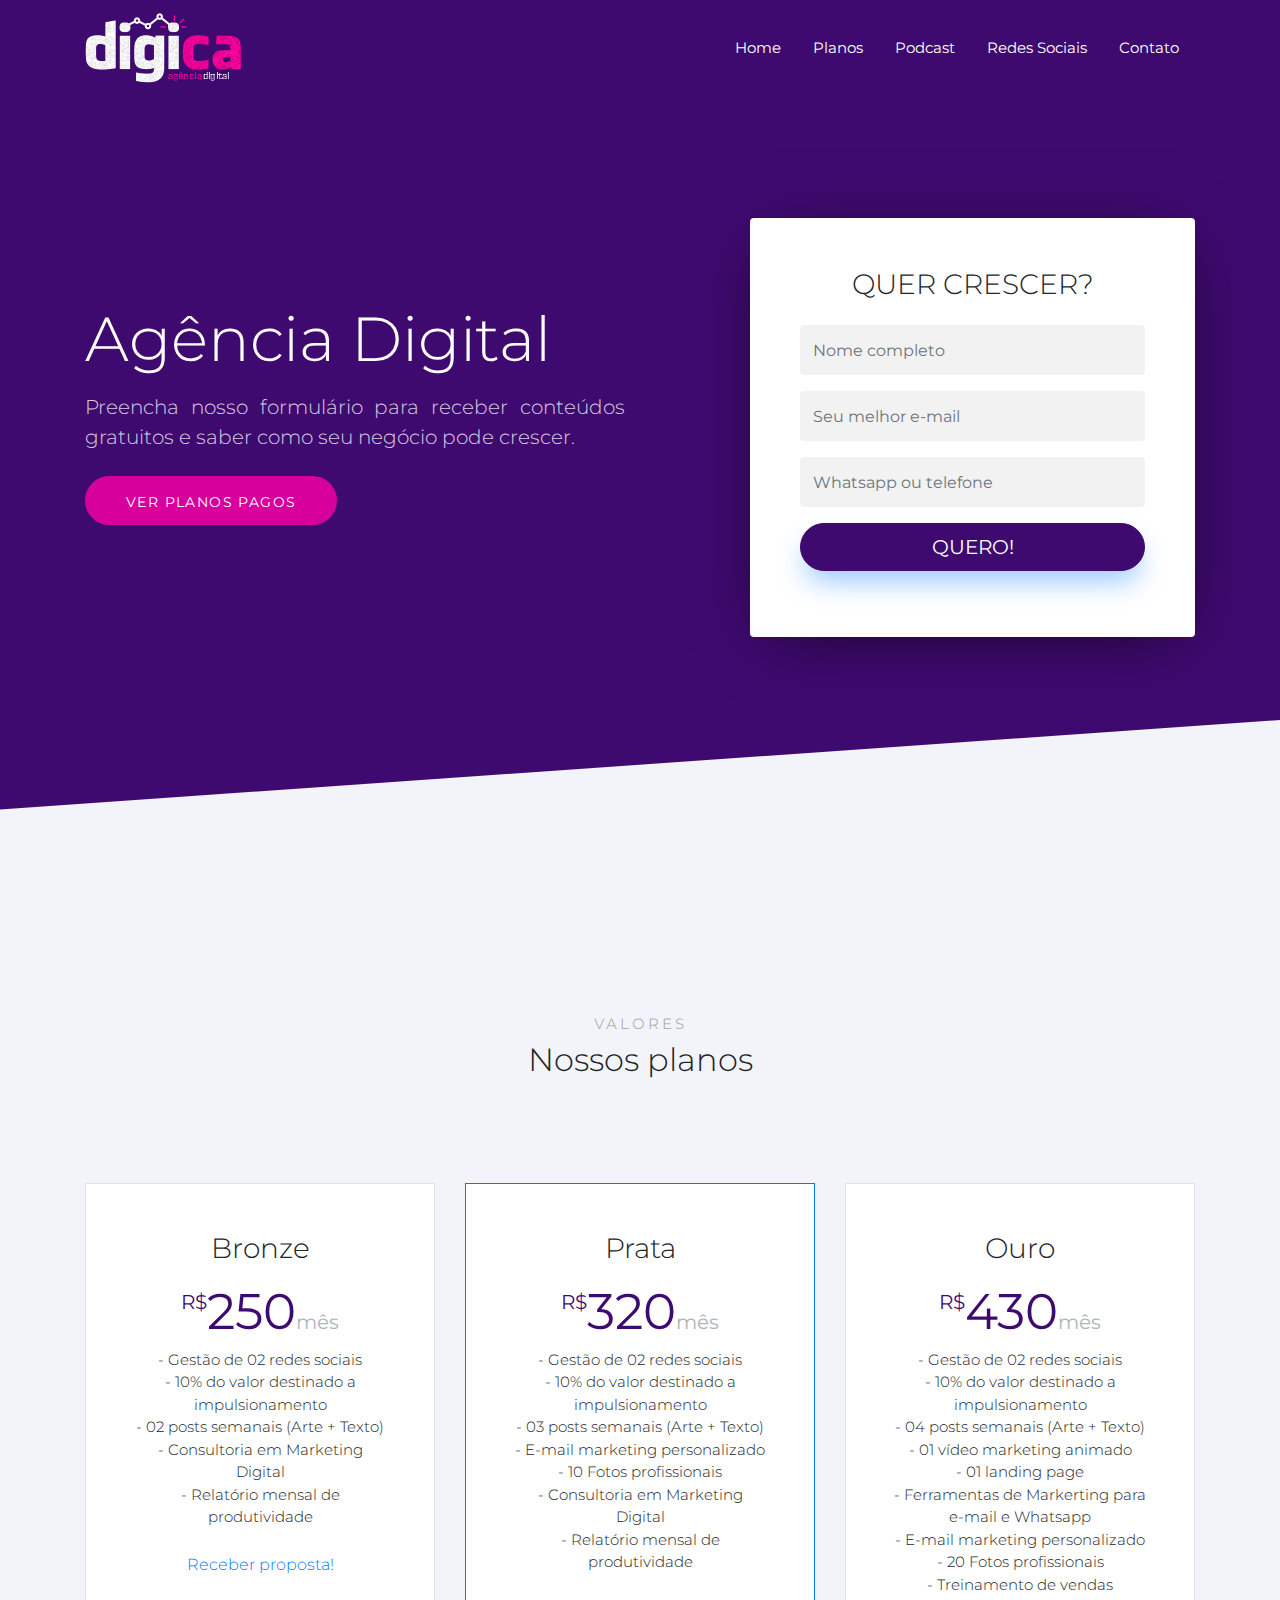
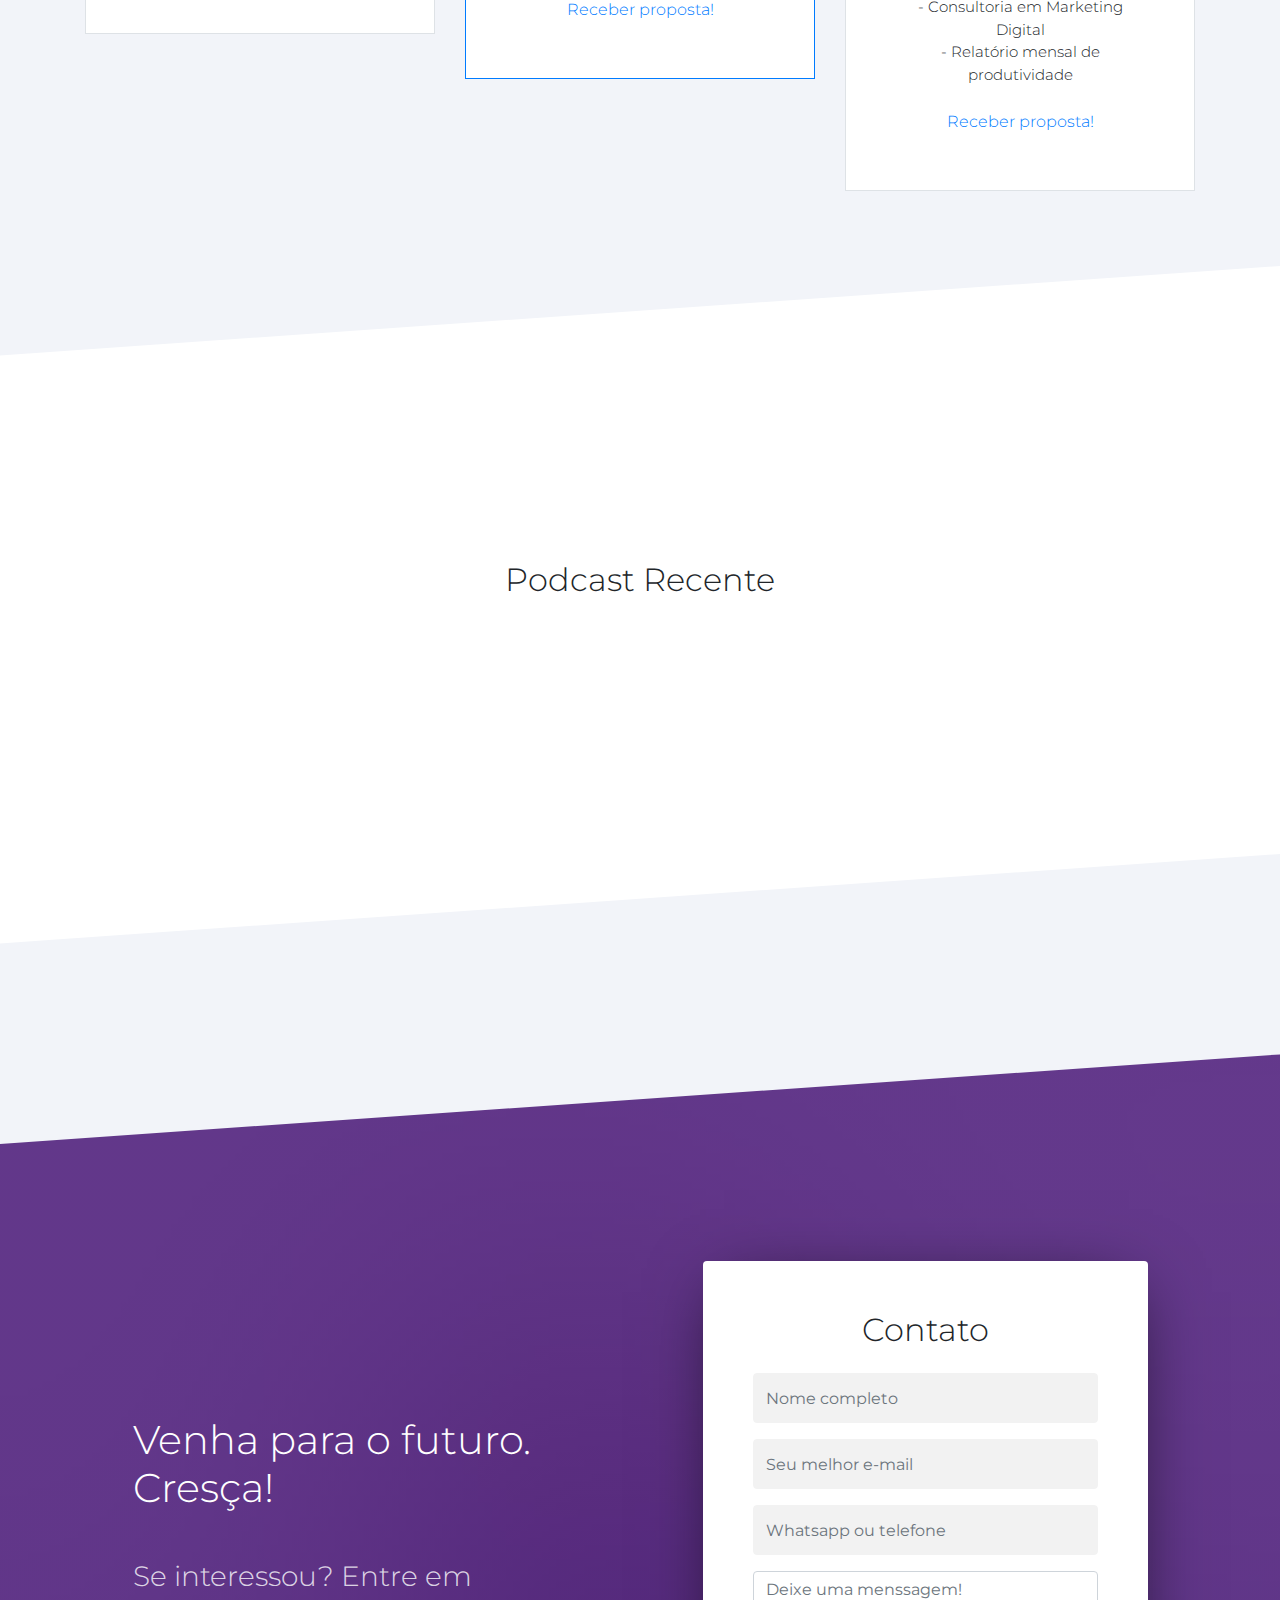
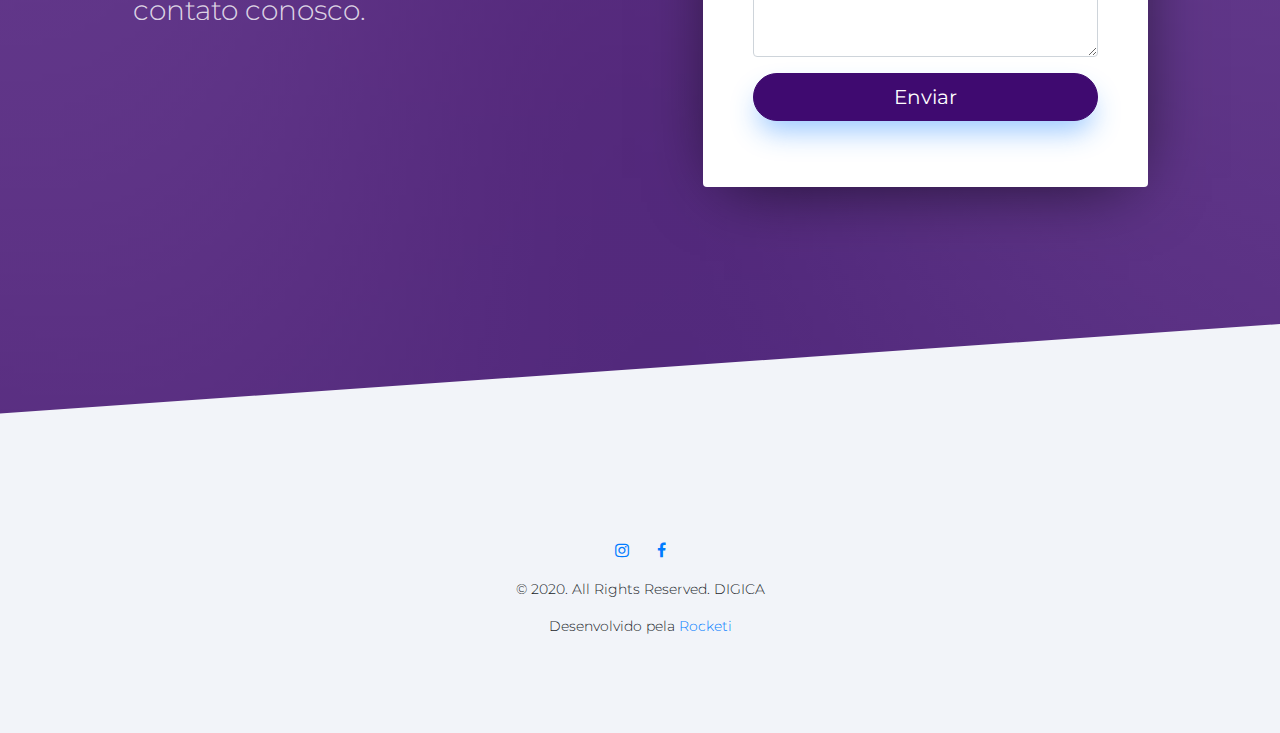
==== commit 5c5e9a64: "update services index" ====
--- a/index.html
+++ b/index.html
@@ -117,10 +117,11 @@
                     <div class="pb_pricing_v1 p-5 border text-center bg-white">
                         <h3>Ouro</h3>
                         <span class="price"><sup>R$</sup>430<span>mês</span></span>
-                        <p class="pb_font-15">- Gestão de 02 redes sociais <br>- 10% do valor destinado a impulsionamento <br>- 04 posts semanais (Arte + Texto) <br>- 01 vídeio marketing animado <br>- 01 landing page <br>- Ferramentas de Markerting para e-mail e Whatsapp <br>-
+                        <p class="pb_font-15">- Gestão de 02 redes sociais <br>- 10% do valor destinado a impulsionamento <br>- 04 posts semanais (Arte + Texto) <br>- 01 vídeo marketing animado <br>- 01 landing page <br>- Ferramentas de Markerting para e-mail e Whatsapp <br>-
                             E-mail marketing personalizado
                             <br>- 20 Fotos profissionais
                             <br>- Treinamento de vendas
+                            <br>- Consultoria em Marketing Digital
                             <br>- Relatório mensal de produtividade
                             <p class="mb-0"><a class="nav-link" href="#section-contact" class="btn btn-secondary">Receber proposta!</a></p>
                     </div>
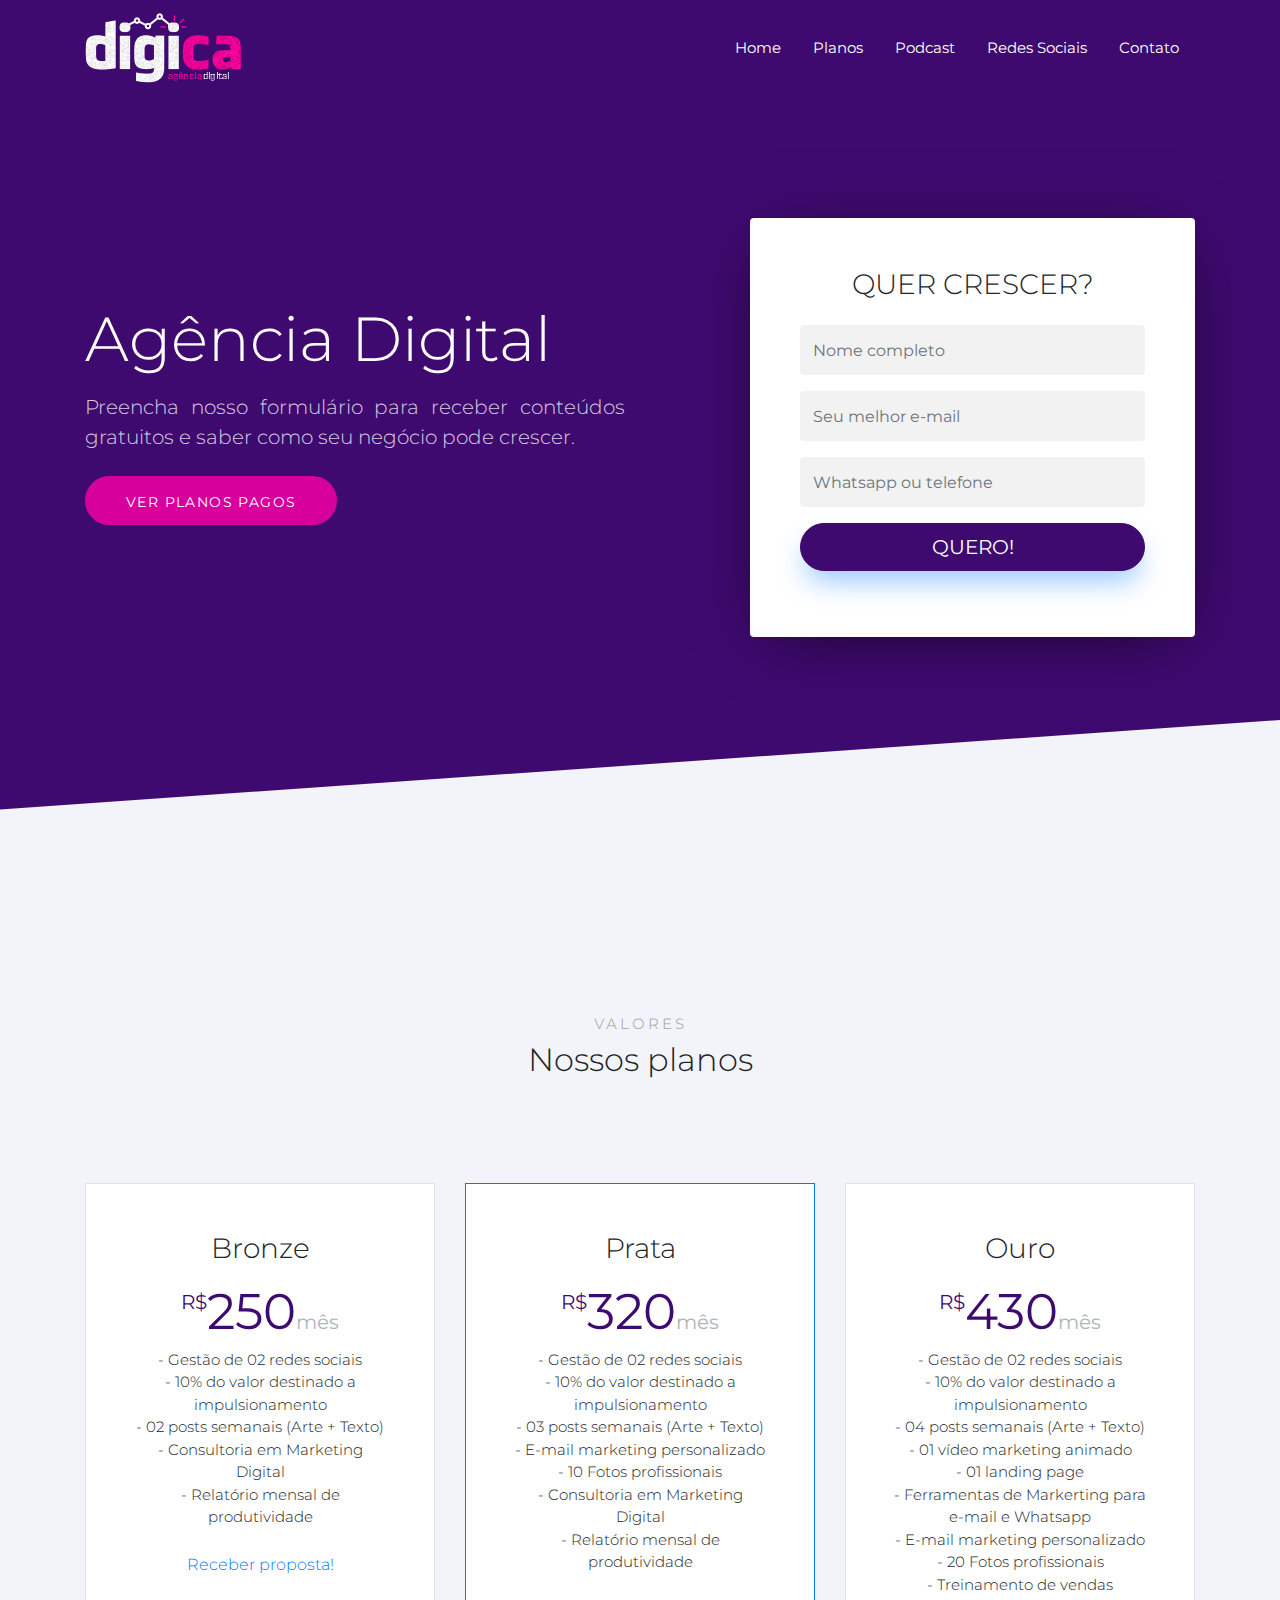
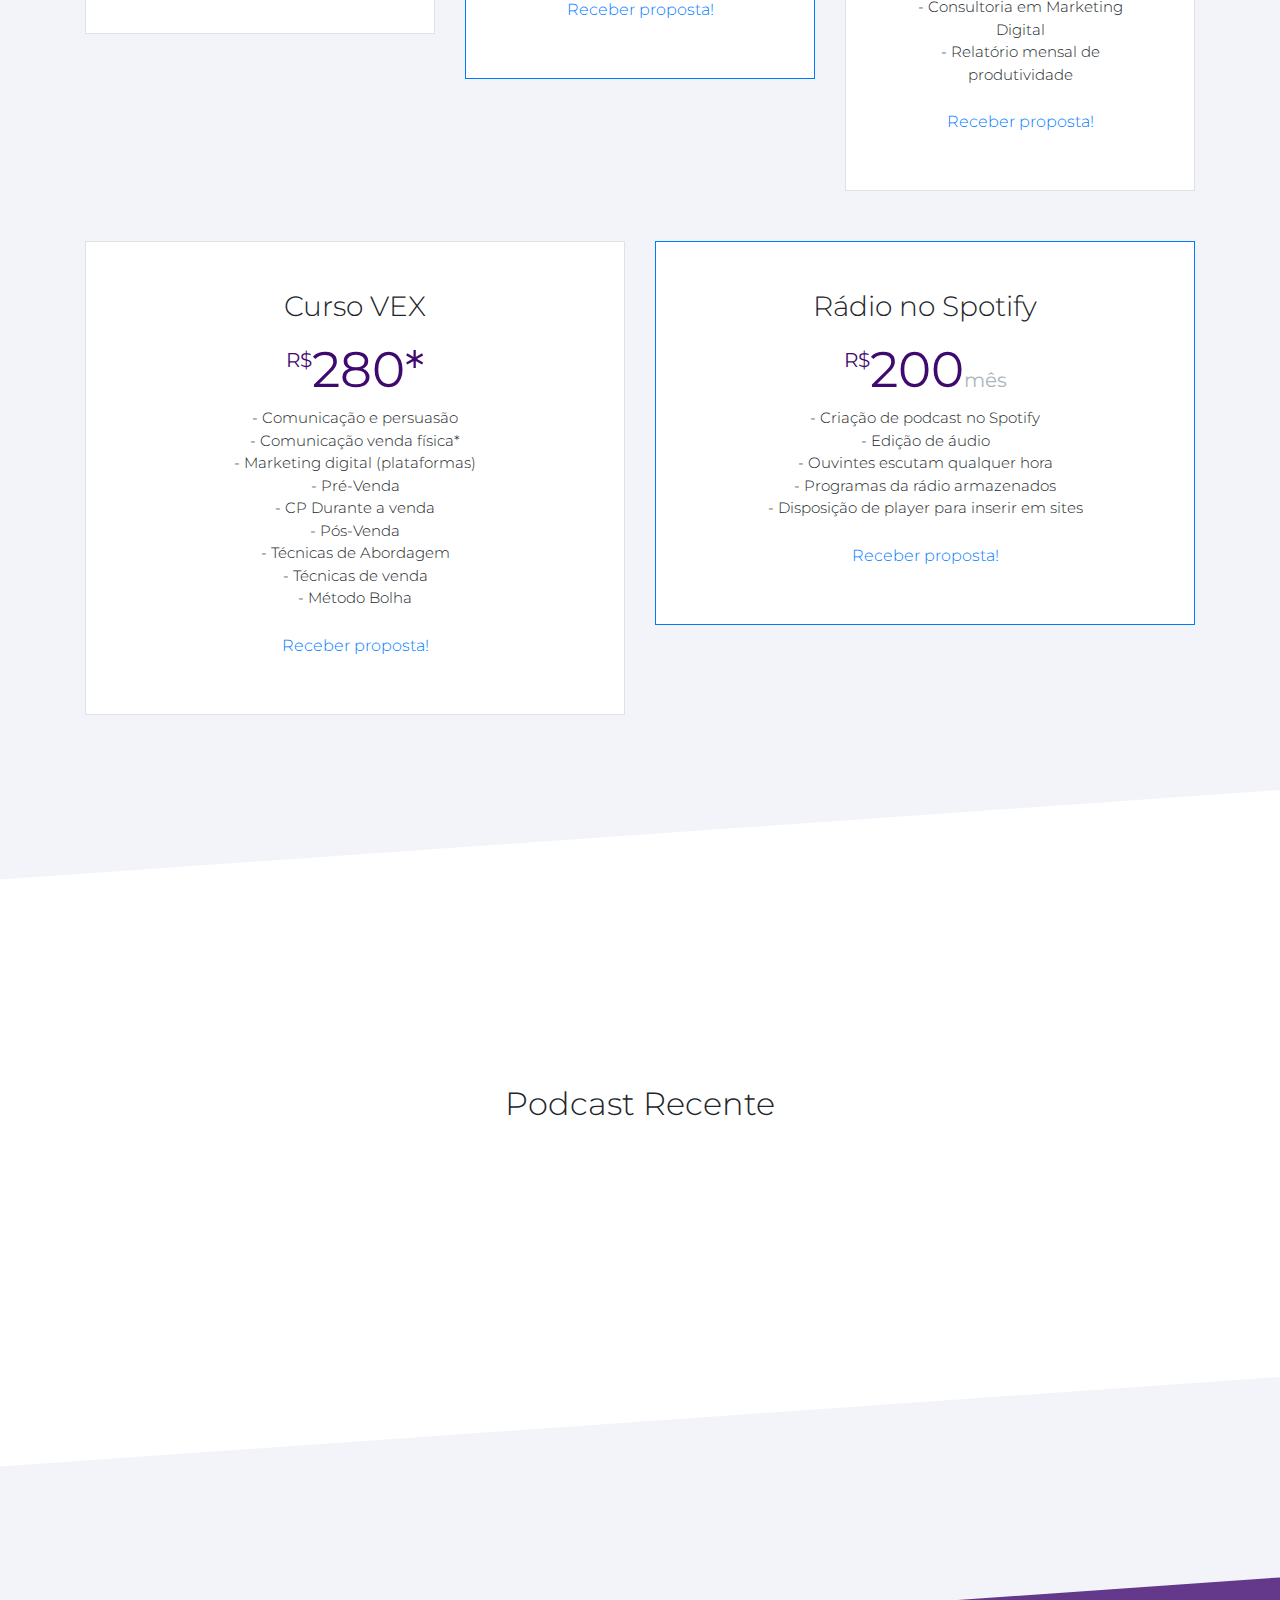
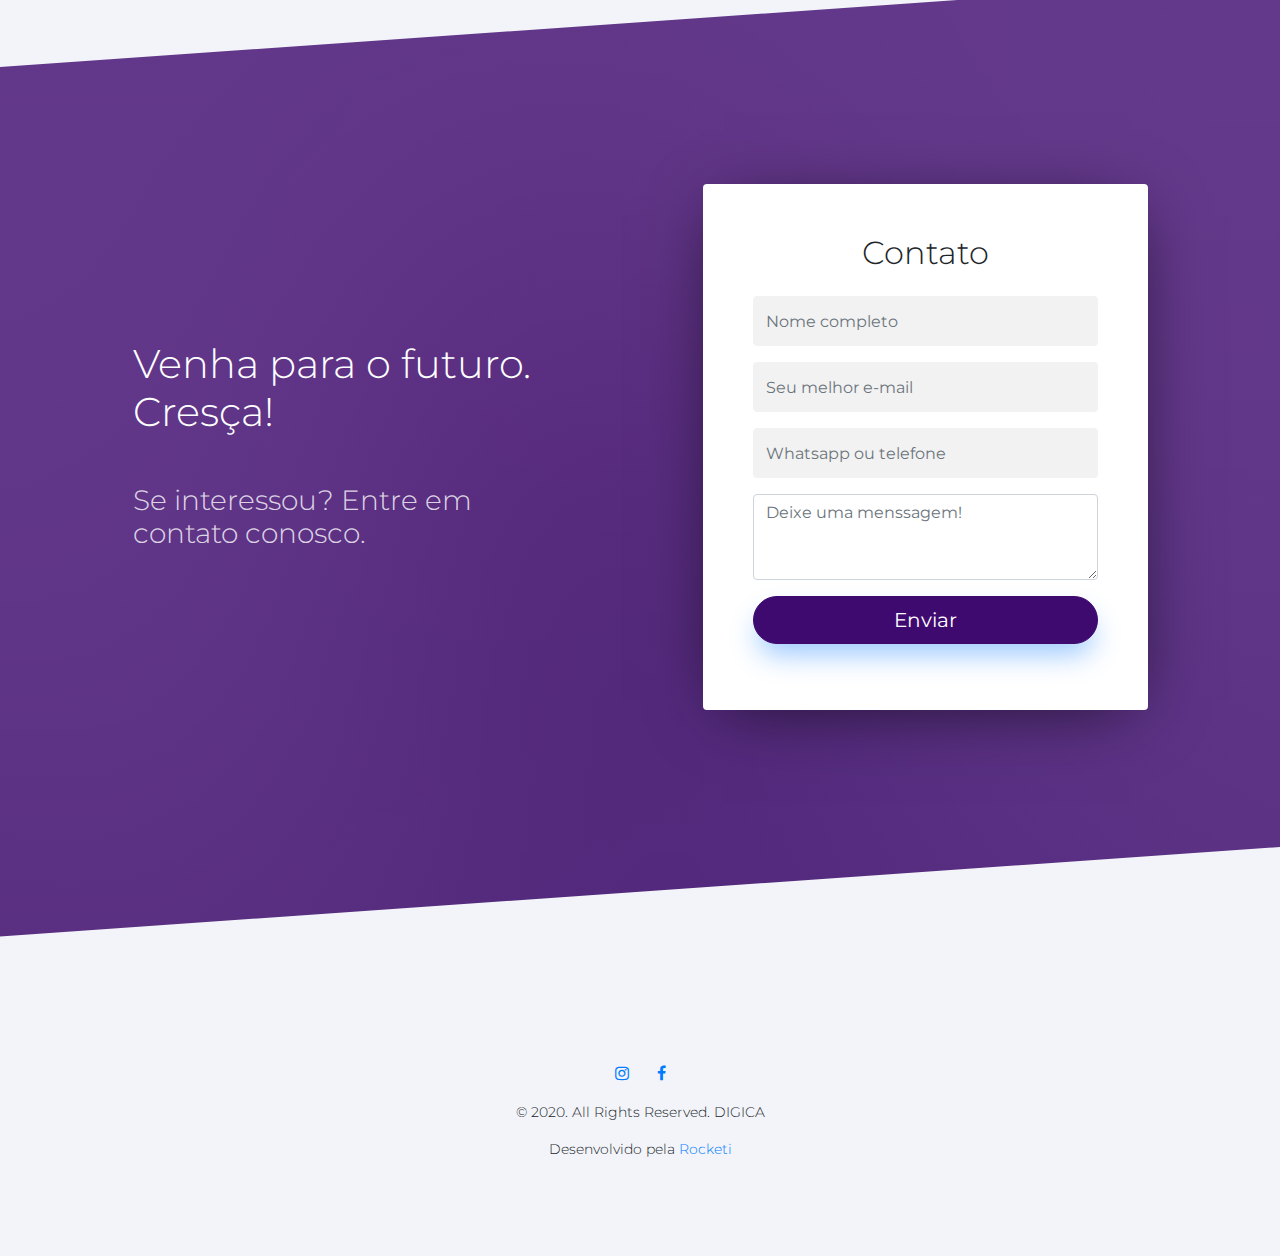
==== commit 97f35e77: "update new products" ====
--- a/index.html
+++ b/index.html
@@ -108,8 +108,8 @@
                     <div class="pb_pricing_v1 p-5 border border-primary text-center bg-white">
                         <h3>Prata</h3>
                         <span class="price"><sup>R$</sup>320<span>mês</span></span>
-                        <p class="pb_font-15">- Gestão de 02 redes sociais <br>- 10% do valor destinado a impulsionamento <br>- 03 posts semanais (Arte + Texto) <br>- E-mail marketing personalizado <br>- 10 Fotos profissionais <br>- Consultoria em Marketing Digital <br>- Relatório mensal
-                            de produtividade</p>
+                        <p class="pb_font-15">- Gestão de 02 redes sociais <br>- 10% do valor destinado a impulsionamento <br>- 03 posts semanais (Arte + Texto) <br>- E-mail marketing personalizado <br>- 10 Fotos profissionais <br>- Consultoria em Marketing Digital <br>- Relatório
+                            mensal de produtividade</p>
                         <p class="mb-0"><a class="nav-link" href="#section-contact" class="btn btn-primary btn-shadow-blue">Receber proposta!</a></p>
                     </div>
                 </div>
@@ -127,6 +127,28 @@
                     </div>
                 </div>
             </div>
+
+            <!-- news products -->
+            <div class="row">
+                <div class="col-md">
+                    <div class="pb_pricing_v1 p-5 border text-center bg-white">
+                        <h3>Curso VEX</h3>
+                        <span class="price"><sup>R$</sup>280*<span></span></span>
+                        <p class="pb_font-15">- Comunicação e persuasão <br>- Comunicação venda física* <br>- Marketing digital (plataformas) <br>- Pré-Venda <br>- CP Durante a venda <br>- Pós-Venda <br>- Técnicas de Abordagem <br>- Técnicas de venda <br>- Método Bolha</p>
+                        <p class="mb-0"><a class="nav-link" href="#section-contact" class="btn btn-secondary">Receber proposta!</a></p>
+                    </div>
+                </div>
+                <div class="col-md">
+                    <div class="pb_pricing_v1 p-5 border border-primary text-center bg-white">
+                        <h3>Rádio no Spotify</h3>
+                        <span class="price"><sup>R$</sup>200<span>mês</span></span>
+                        <p class="pb_font-15">- Criação de podcast no Spotify <br>- Edição de áudio <br>- Ouvintes escutam qualquer hora <br>- Programas da rádio armazenados <br>- Disposição de player para inserir em sites</p>
+                        <p class="mb-0"><a class="nav-link" href="#section-contact" class="btn btn-primary btn-shadow-blue">Receber proposta!</a></p>
+                    </div>
+                </div>
+            </div>
+            <!-- end new products -->
+
         </div>
     </section>
     <!-- ENDs ection -->
